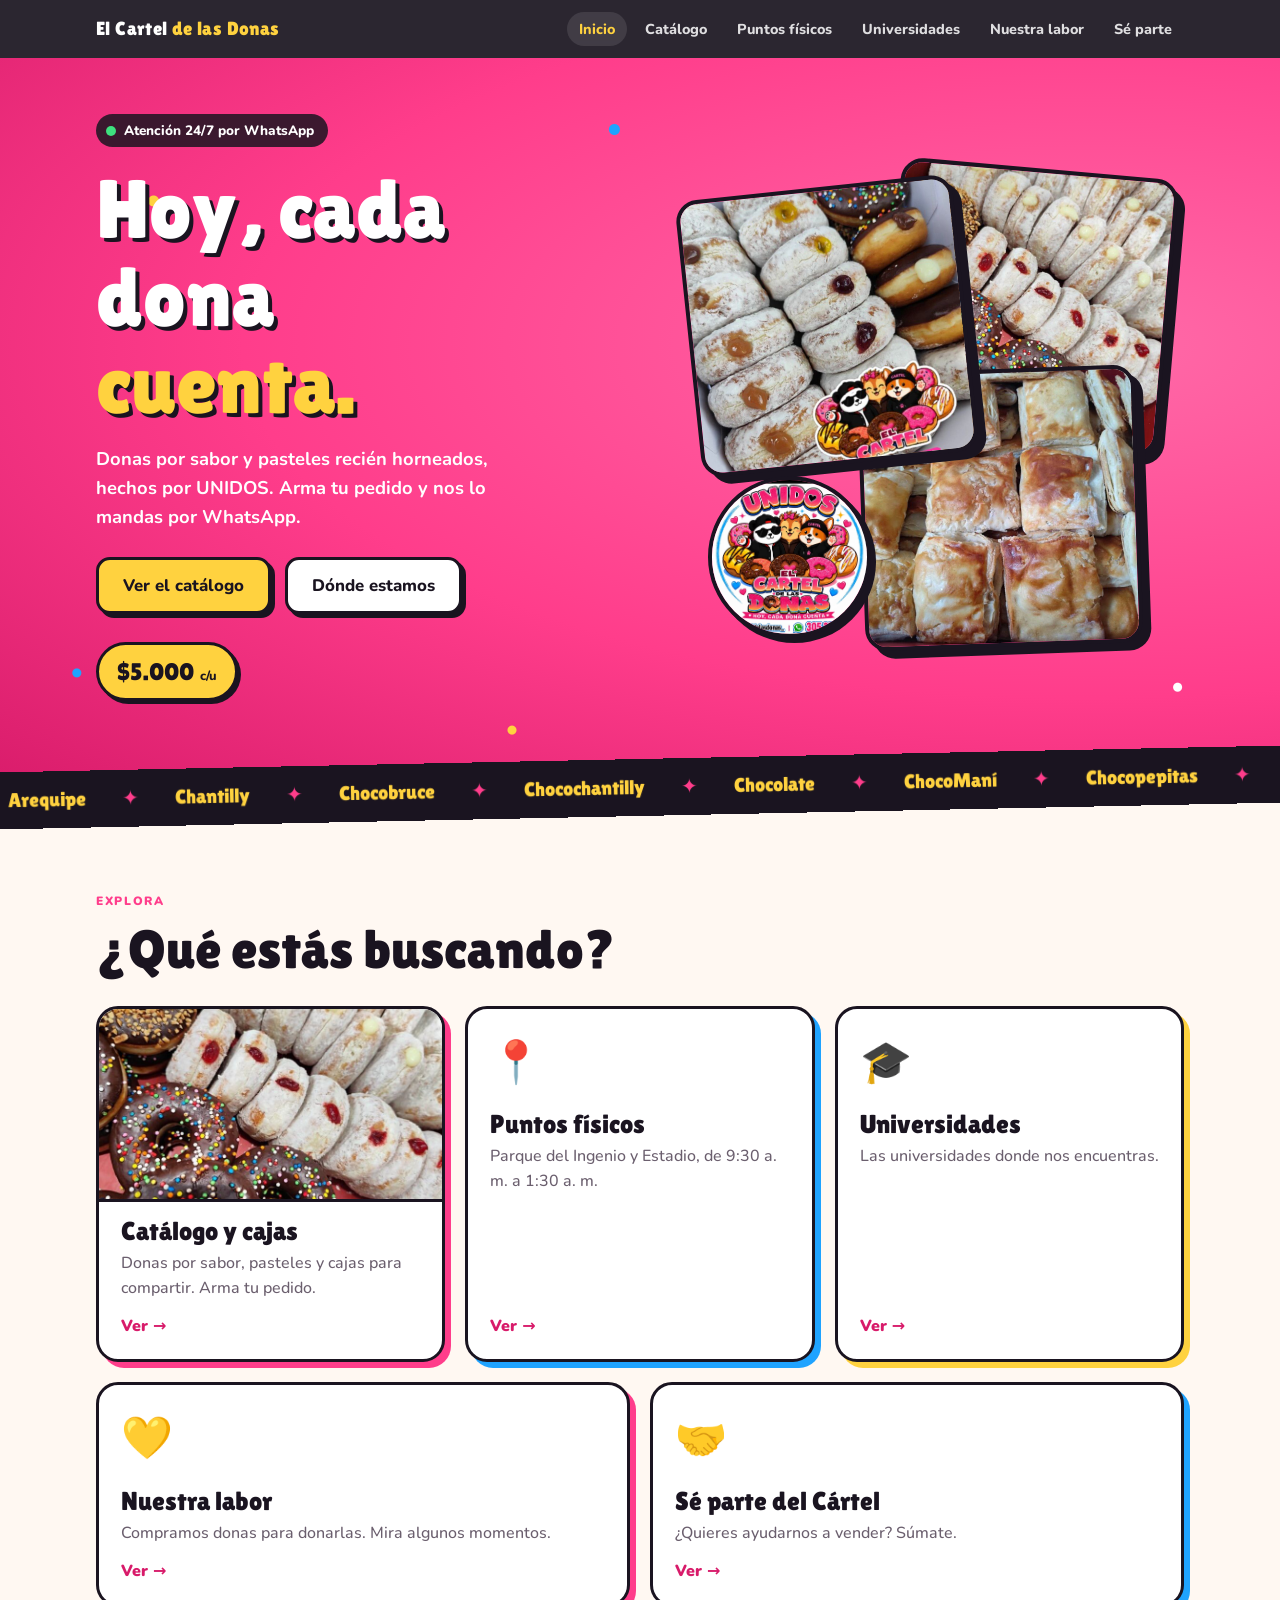
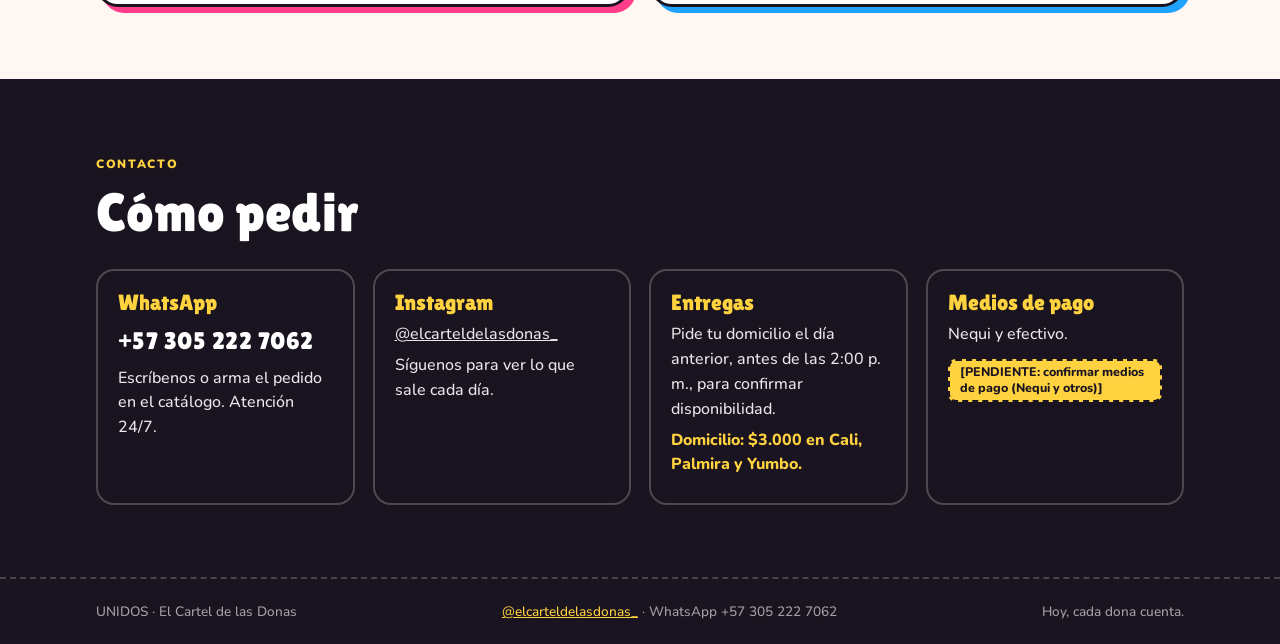
==== index.html @ 60b65d27 "Entregas: pedir el día anterior antes de las 2:00 p. m.; domicilio $3.000 en Cali, Palmira y Yumbo C" ====
<!doctype html>
<html lang="es">
<head>
<meta charset="utf-8">
<meta name="viewport" content="width=device-width, initial-scale=1, viewport-fit=cover">
<title>El Cartel de las Donas</title>
<meta name="claude:viewport-fit-sides" content="cover">
<meta name="description" content="UNIDOS, El Cartel de las Donas. Donas por sabor y pasteles a $5.000 cada uno y cajas para compartir. Haz tu pedido por WhatsApp.">
<link rel="preconnect" href="https://fonts.googleapis.com">
<link rel="preconnect" href="https://fonts.gstatic.com" crossorigin>
<link rel="stylesheet" href="https://fonts.googleapis.com/css2?family=Lilita+One&family=Nunito:wght@500;700;800;900&display=swap">
<link rel="stylesheet" href="estilos.css">
<script>document.documentElement.classList.add("js");</script>
</head>
<body>
<header class="top"></header>

<main>
  <div class="hero">
    <div class="wrap">
      <div class="hero-texto">
        <span class="etiqueta-hero"><span class="punto-vivo" aria-hidden="true"></span> Atención 24/7 por WhatsApp</span>
        <h1>Hoy, cada dona <em>cuenta.</em></h1>
        <p>Donas por sabor y pasteles recién horneados, hechos por UNIDOS. Arma tu pedido y nos lo mandas por WhatsApp.</p>
        <div class="ctas">
          <a class="btn grande amarillo" href="cajas.html">Ver el catálogo</a>
          <a class="btn grande" href="puntos.html">Dónde estamos</a>
        </div>
        <span class="precio-sello">$5.000 <small>c/u</small></span>
      </div>
      <div class="collage" aria-label="Fotos de nuestras donas y pasteles">
        <img class="c1" src="img/caja-x22.jpg" alt="Caja de donas rellenas con el logo del Cartel" width="720" height="720">
        <img class="c2" src="img/caja-x30.jpg" alt="Donas con chocolate y chispas junto a donas rellenas" width="720" height="720" loading="lazy">
        <img class="c3" src="img/pasteles.jpg" alt="Pasteles de hojaldre dorado" width="720" height="720" loading="lazy">
        <img class="logo-flotante" src="img/logo.png" alt="Logo de UNIDOS, El Cartel de las Donas: un panda, una ardilla y un corgi rodeados de donas" width="335" height="332">
      </div>
    </div>
  </div>

  <div class="cinta" aria-hidden="true"><div class="cinta-track" id="cinta"></div></div>

  <section>
    <div class="wrap">
      <header class="cabeza reveal">
        <div class="eyebrow">Explora</div>
        <h2>¿Qué estás buscando?</h2>
      </header>
      <div class="tarjetas-portada" id="tarjetas"></div>
    </div>
  </section>

  <section class="info" id="contacto">
    <div class="wrap">
      <header class="cabeza reveal">
        <div class="eyebrow">Contacto</div>
        <h2>Cómo pedir</h2>
      </header>
      <div class="info-grid">
        <div class="info-card reveal">
          <h3>WhatsApp</h3>
          <p class="num" id="num-pedidos"></p>
          <p>Escríbenos o arma el pedido en el catálogo. Atención 24/7.</p>
        </div>
        <div class="info-card reveal">
          <h3>Instagram</h3>
          <p><a id="link-ig" target="_blank" rel="noopener"></a></p>
          <p>Síguenos para ver lo que sale cada día.</p>
        </div>
        <div class="info-card reveal">
          <h3>Entregas</h3>
          <p id="info-entregas"></p>
          <p class="domicilio" id="info-domicilio"></p>
        </div>
        <div class="info-card reveal">
          <h3>Medios de pago</h3>
          <p id="info-pagos"></p>
          <span class="pendiente" id="pagos-pendiente"></span>
        </div>
      </div>
    </div>
  </section>
</main>

<footer class="pie"></footer>
<script src="datos.js"></script>
<script src="sitio.js"></script>
<script>
  // Tarjetas de la portada: cada una lleva a su página.
  const TARJETAS = [
    { href: "cajas.html", titulo: "Catálogo y cajas", texto: "Donas por sabor, pasteles y cajas para compartir. Arma tu pedido.", img: "img/caja-x30.jpg", color: "rosa" },
    { href: "puntos.html", titulo: "Puntos físicos", texto: "Parque del Ingenio y Estadio, de 9:30 a. m. a 1:30 a. m.", icono: "📍", color: "azul" },
    { href: "universidades.html", titulo: "Universidades", texto: "Las universidades donde nos encuentras.", icono: "🎓", color: "amarillo" },
    { href: "donaciones.html", titulo: "Nuestra labor", texto: "Compramos donas para donarlas. Mira algunos momentos.", icono: "💛", color: "rosa" },
    { href: "unete.html", titulo: UNETE.titulo, texto: "¿Quieres ayudarnos a vender? Súmate.", icono: "🤝", color: "azul" }
  ];
  $("tarjetas").innerHTML = TARJETAS.map((t, i) => `
    <a class="tarjeta-portada t-${t.color}${t.img ? " con-foto" : ""} reveal" href="${t.href}" style="--d:${i * 70}ms">
      ${t.img ? `<img src="${t.img}" alt="" loading="lazy">` : `<span class="t-icono" aria-hidden="true">${t.icono}</span>`}
      <span class="t-cuerpo">
        <strong>${esc(t.titulo)}</strong>
        <span>${esc(t.texto)}</span>
        <span class="t-ir" aria-hidden="true">Ver →</span>
      </span>
    </a>`).join("");
  const sabores = SABORES.map(s => `<span>${esc(s)}</span>`).join("");
  $("cinta").innerHTML = sabores + sabores;
  $("num-pedidos").textContent = WHATSAPP_PEDIDOS_VISIBLE;
  $("link-ig").href = "https://instagram.com/" + INSTAGRAM;
  $("link-ig").textContent = "@" + INSTAGRAM;
  $("info-entregas").textContent = AVISO_ENTREGAS;
  $("info-domicilio").textContent = DOMICILIO;
  $("info-pagos").textContent = PAGOS_TEXTO;
  if (PAGOS_PENDIENTE) $("pagos-pendiente").textContent = PAGOS_PENDIENTE; else $("pagos-pendiente").remove();
  animarEntradas();
</script>
</body>
</html>
---- estilos.css ----
/* El Cartel de las Donas — cartel callejero de colores, con stickers, sombras sólidas y movimiento suave. */
:root {
  --rosa: #ff3d8b;
  --rosa-osc: #d81b6a;
  --rosa-suave: #ffe1ee;
  --amarillo: #ffd23f;
  --amarillo-suave: #fff4c2;
  --azul: #1fa3ff;
  --azul-suave: #dff1ff;
  --negro: #1a1420;
  --crema: #fff8f2;
  --gris: #6b5f6e;
  --wa: #1faa59;
  --display: "Lilita One", "Arial Rounded MT Bold", "Trebuchet MS", sans-serif;
  --body: "Nunito", "Segoe UI", system-ui, sans-serif;
  --suave: cubic-bezier(.2, .8, .2, 1);
  --rebote: cubic-bezier(.34, 1.56, .64, 1);
  color-scheme: light;
}
* { box-sizing: border-box; }
html { scroll-behavior: smooth; scroll-padding-top: 72px; overflow-x: clip; }
body {
  margin: 0;
  background: var(--crema);
  color: var(--negro);
  font: 500 16px/1.55 var(--body);
  overflow-x: hidden;
}
body.con-pedido { padding-bottom: 116px; }
img { max-width: 100%; height: auto; }
.volver { margin-top: 28px; }
.pagina-cajas { padding-top: 48px; }
.wrap {
  max-width: 1120px;
  margin: 0 auto;
  padding-left: max(16px, env(safe-area-inset-left, 0px));
  padding-right: max(16px, env(safe-area-inset-right, 0px));
}
h1, h2, h3 { font-family: var(--display); font-weight: 400; line-height: 1.05; text-wrap: balance; margin: 0; }
a { color: inherit; }
:focus-visible { outline: 3px solid var(--azul); outline-offset: 3px; border-radius: 6px; }

/* Encabezado fijo */
.top {
  position: sticky; top: 0; z-index: 30;
  background: rgba(26, 20, 32, .92);
  -webkit-backdrop-filter: blur(10px); backdrop-filter: blur(10px);
  color: #fff;
}
.top .wrap { display: flex; align-items: center; justify-content: space-between; gap: 16px; padding-block: 12px; }
.marca { text-decoration: none; flex-shrink: 0; }
.top b { font-family: var(--display); font-weight: 400; font-size: 1.2rem; letter-spacing: .02em; }
.top b span { color: var(--amarillo); }
.top nav { display: flex; gap: 6px; font-weight: 800; font-size: .9rem; overflow-x: auto; scrollbar-width: none; }
.top nav::-webkit-scrollbar { display: none; }
.top nav a { text-decoration: none; padding: 6px 12px; border-radius: 999px; white-space: nowrap; opacity: .85; transition: background .2s, color .2s, opacity .2s; }
.top nav a:hover, .top nav a[aria-current] { opacity: 1; background: rgba(255,255,255,.1); color: var(--amarillo); }

/* Menú en celular */
.menu-btn { display: none; align-items: center; gap: 8px; background: transparent; color: #fff; border: 2px solid rgba(255,255,255,.35); border-radius: 12px; padding: 8px 12px; font: 800 .9rem var(--body); cursor: pointer; }
.hamburguesa { display: inline-grid; gap: 4px; width: 18px; }
.hamburguesa i { display: block; height: 2px; background: currentColor; border-radius: 2px; transition: transform .25s var(--suave), opacity .2s; }
.abierto .hamburguesa i:nth-child(1) { transform: translateY(6px) rotate(45deg); }
.abierto .hamburguesa i:nth-child(2) { opacity: 0; }
.abierto .hamburguesa i:nth-child(3) { transform: translateY(-6px) rotate(-45deg); }

/* Cabecera de cada página */
.pagina-cabeza {
  background:
    radial-gradient(circle at 10% 30%, var(--amarillo) 0 5px, transparent 6px),
    radial-gradient(circle at 88% 22%, #fff 0 4px, transparent 5px),
    radial-gradient(circle at 70% 85%, var(--azul) 0 5px, transparent 6px),
    radial-gradient(120% 120% at 90% 0, #ff6aa8 0, var(--rosa) 55%, var(--rosa-osc) 100%);
  color: #fff; border-bottom: 3px solid var(--negro); margin-bottom: 40px;
}
.pagina-cabeza .wrap { padding-block: 48px 52px; animation: entrar .8s var(--suave) both; }
.pagina-cabeza h1 { font-size: clamp(2.6rem, 7vw, 4.4rem); text-shadow: 4px 4px 0 var(--negro); }
.pagina-cabeza .eyebrow { color: var(--amarillo); }
.pagina-cabeza .lead { color: #fff; font-weight: 700; }
.pagina-cabeza.azul { background: radial-gradient(circle at 12% 30%, var(--amarillo) 0 5px, transparent 6px), radial-gradient(circle at 86% 70%, #fff 0 4px, transparent 5px), radial-gradient(120% 120% at 90% 0, #5cc0ff 0, var(--azul) 60%, #0b7fd1 100%); }
.pagina-cabeza.amarillo { background: radial-gradient(circle at 12% 30%, var(--rosa) 0 5px, transparent 6px), radial-gradient(circle at 86% 70%, var(--azul) 0 5px, transparent 6px), var(--amarillo); color: var(--negro); }
.pagina-cabeza.amarillo h1 { color: #fff; }
.pagina-cabeza.amarillo .eyebrow { color: var(--rosa-osc); }
.pagina-cabeza.amarillo .lead { color: var(--negro); }
.pagina-cabeza.labor { background: radial-gradient(circle at 8% 20%, rgba(255,61,139,.22) 0 90px, transparent 91px), radial-gradient(circle at 94% 90%, rgba(31,163,255,.18) 0 120px, transparent 121px), var(--amarillo-suave); color: var(--negro); }
.pagina-cabeza.labor h1 { color: var(--negro); text-shadow: 3px 3px 0 var(--rosa); }
.pagina-cabeza.labor .eyebrow { color: var(--rosa-osc); }
.labor-texto p { margin: 16px 0 0; font-size: 1.15rem; max-width: 56ch; }
.cta-final { margin-top: 48px; display: flex; flex-wrap: wrap; align-items: center; justify-content: space-between; gap: 16px; background: #fff; border: 3px solid var(--negro); border-radius: 20px; padding: 20px 24px; box-shadow: 5px 5px 0 var(--amarillo); }
.cta-final p { margin: 0; font-weight: 800; max-width: 60ch; }
.cta-final p span { display: block; font-weight: 600; color: var(--gris); }

/* Tarjetas de la portada */
.tarjetas-portada { display: grid; grid-template-columns: repeat(6, minmax(0, 1fr)); gap: 20px; }
.tarjeta-portada {
  grid-column: span 2; position: relative; display: flex; flex-direction: column; text-decoration: none;
  background: #fff; border: 3px solid var(--negro); border-radius: 22px; overflow: hidden;
  box-shadow: 6px 6px 0 var(--rosa); transition: transform .25s var(--suave), box-shadow .25s var(--suave);
}
.tarjeta-portada:nth-child(4), .tarjeta-portada:nth-child(5) { grid-column: span 3; }
.tarjeta-portada.t-azul { box-shadow: 6px 6px 0 var(--azul); }
.tarjeta-portada.t-amarillo { box-shadow: 6px 6px 0 var(--amarillo); }
.tarjeta-portada:hover { transform: translate(-3px, -3px) rotate(-.5deg); box-shadow: 10px 10px 0 var(--negro); }
.tarjeta-portada img { width: 100%; aspect-ratio: 16 / 9; object-fit: cover; border-bottom: 3px solid var(--negro); transition: transform .5s var(--suave); }
.tarjeta-portada:hover img { transform: scale(1.05); }
.t-icono { font-size: 2.6rem; padding: 22px 22px 0; transition: transform .3s var(--rebote); }
.tarjeta-portada:hover .t-icono { transform: scale(1.15) rotate(-8deg); }
.t-cuerpo { display: flex; flex-direction: column; gap: 6px; padding: 16px 22px 20px; flex: 1; }
.t-cuerpo strong { font-family: var(--display); font-weight: 400; font-size: 1.6rem; line-height: 1.05; }
.t-cuerpo > span { color: var(--gris); }
.t-cuerpo .t-ir { margin-top: auto; padding-top: 8px; font-weight: 900; color: var(--rosa-osc); }

/* Botones */
.btn {
  display: inline-flex; align-items: center; gap: 8px; justify-content: center; text-align: center;
  font: 800 1rem var(--body); text-decoration: none; cursor: pointer;
  padding: 12px 20px; border-radius: 14px; border: 3px solid var(--negro);
  background: #fff; color: var(--negro); box-shadow: 4px 4px 0 var(--negro);
  transition: transform .18s var(--suave), box-shadow .18s var(--suave), background .2s, opacity .2s;
}
.btn:hover { transform: translate(-2px, -2px); box-shadow: 6px 6px 0 var(--negro); }
.btn:active { transform: translate(3px, 3px); box-shadow: 1px 1px 0 var(--negro); }
.btn.grande { padding: 14px 24px; font-size: 1.05rem; }
.btn.amarillo { background: var(--amarillo); }
.btn.wa { background: var(--wa); color: #fff; }
.btn:disabled, .btn[disabled] {
  background: #d9d3dc; color: #6b5f6e; border-color: #9a8f9d;
  box-shadow: none; cursor: not-allowed; transform: none;
}
.ico-wa {
  width: 1.1em; height: 1.1em; flex-shrink: 0; background: currentColor;
  -webkit-mask: url("data:image/svg+xml,%3Csvg xmlns='http://www.w3.org/2000/svg' viewBox='0 0 24 24'%3E%3Cpath d='M12 2a10 10 0 0 0-8.6 15.1L2 22l5-1.3A10 10 0 1 0 12 2Zm0 18.2a8.2 8.2 0 0 1-4.2-1.2l-.3-.2-3 .8.8-2.9-.2-.3A8.2 8.2 0 1 1 12 20.2Zm4.5-6.1c-.2-.1-1.5-.7-1.7-.8-.2-.1-.4-.1-.6.1l-.8 1c-.1.2-.3.2-.5.1a6.7 6.7 0 0 1-3.3-2.9c-.2-.4.2-.4.7-1.3.1-.2 0-.3 0-.4l-.8-1.8c-.2-.5-.4-.4-.6-.4h-.5a1 1 0 0 0-.7.3 3 3 0 0 0-.9 2.2 5.2 5.2 0 0 0 1.1 2.7 11.8 11.8 0 0 0 4.5 4c1.7.7 2.3.8 3.2.6.5-.1 1.5-.6 1.7-1.2.2-.6.2-1.1.2-1.2-.1-.1-.3-.2-.5-.3Z'/%3E%3C/svg%3E") center / contain no-repeat;
          mask: url("data:image/svg+xml,%3Csvg xmlns='http://www.w3.org/2000/svg' viewBox='0 0 24 24'%3E%3Cpath d='M12 2a10 10 0 0 0-8.6 15.1L2 22l5-1.3A10 10 0 1 0 12 2Zm0 18.2a8.2 8.2 0 0 1-4.2-1.2l-.3-.2-3 .8.8-2.9-.2-.3A8.2 8.2 0 1 1 12 20.2Zm4.5-6.1c-.2-.1-1.5-.7-1.7-.8-.2-.1-.4-.1-.6.1l-.8 1c-.1.2-.3.2-.5.1a6.7 6.7 0 0 1-3.3-2.9c-.2-.4.2-.4.7-1.3.1-.2 0-.3 0-.4l-.8-1.8c-.2-.5-.4-.4-.6-.4h-.5a1 1 0 0 0-.7.3 3 3 0 0 0-.9 2.2 5.2 5.2 0 0 0 1.1 2.7 11.8 11.8 0 0 0 4.5 4c1.7.7 2.3.8 3.2.6.5-.1 1.5-.6 1.7-1.2.2-.6.2-1.1.2-1.2-.1-.1-.3-.2-.5-.3Z'/%3E%3C/svg%3E") center / contain no-repeat;
}

/* Portada */
.hero {
  position: relative; overflow: hidden; color: #fff;
  background:
    radial-gradient(circle at 12% 20%, var(--amarillo) 0 5px, transparent 6px),
    radial-gradient(circle at 48% 10%, var(--azul) 0 5px, transparent 6px),
    radial-gradient(circle at 92% 88%, #fff 0 4px, transparent 5px),
    radial-gradient(circle at 6% 86%, var(--azul) 0 4px, transparent 5px),
    radial-gradient(circle at 40% 94%, var(--amarillo) 0 4px, transparent 5px),
    radial-gradient(120% 90% at 85% 40%, #ff6aa8 0, var(--rosa) 55%, var(--rosa-osc) 100%);
}
.hero .wrap { display: grid; grid-template-columns: 1.05fr 1fr; gap: 40px; align-items: center; padding-block: 56px 72px; }
.etiqueta-hero {
  display: inline-flex; align-items: center; gap: 8px;
  background: rgba(26,20,32,.85); color: #fff; font-weight: 800; font-size: .85rem;
  padding: 6px 14px 6px 10px; border-radius: 999px; margin-bottom: 18px;
}
.punto-vivo { width: 10px; height: 10px; border-radius: 50%; background: #3ee07f; box-shadow: 0 0 0 0 rgba(62,224,127,.7); animation: latido 2s infinite; }
.hero h1 { font-size: clamp(2.8rem, 7.5vw, 5.2rem); text-shadow: 4px 4px 0 var(--negro); }
.hero h1 em { font-style: normal; color: var(--amarillo); display: block; }
.hero p { font-size: 1.15rem; max-width: 36ch; margin: 18px 0 26px; font-weight: 700; }
.ctas { display: flex; flex-wrap: wrap; gap: 14px; }
.precio-sello {
  display: inline-flex; align-items: baseline; gap: 6px; margin-top: 28px;
  background: var(--amarillo); color: var(--negro);
  padding: 8px 18px; border-radius: 999px; border: 3px solid var(--negro);
  font-family: var(--display); font-size: 1.5rem; transform: rotate(-4deg);
  box-shadow: 3px 3px 0 var(--negro);
}
.precio-sello small { font-family: var(--body); font-weight: 800; font-size: .8rem; }

.collage { position: relative; aspect-ratio: 1 / 1; width: min(100%, 480px); justify-self: center; }
.collage img:not(.logo-flotante) {
  position: absolute; width: 58%; aspect-ratio: 1 / 1; object-fit: cover;
  border: 4px solid var(--negro); border-radius: 22px; box-shadow: 8px 8px 0 var(--negro);
  background: #fff; transition: transform .4s var(--suave);
}
.collage .c1 { left: 0; top: 4%; transform: rotate(-6deg); z-index: 2; }
.collage .c2 { right: 0; top: 0; transform: rotate(5deg); width: 50%; }
.collage .c3 { right: 6%; bottom: 0; transform: rotate(-2deg); width: 52%; z-index: 1; }
.collage img:not(.logo-flotante):hover { transform: rotate(0) scale(1.04); z-index: 4; }
.logo-flotante {
  position: absolute; left: 4%; bottom: 2%; width: 34%; z-index: 3;
  border-radius: 50%; background: #fff; border: 4px solid var(--negro); box-shadow: 5px 5px 0 var(--negro);
  animation: flotar 5s ease-in-out infinite;
}

/* Cinta de sabores */
.cinta { background: var(--negro); color: var(--amarillo); overflow: hidden; border-block: 3px solid var(--negro); transform: rotate(-1.2deg); margin: -14px -10px 0; position: relative; z-index: 2; }
.cinta-track { display: flex; width: max-content; animation: desfile 40s linear infinite; }
.cinta span { font-family: var(--display); font-size: 1.25rem; padding: 10px 18px; white-space: nowrap; }
.cinta span::after { content: "✦"; color: var(--rosa); margin-left: 36px; }

/* Secciones */
section { padding-block: 72px; }
section.sin-arriba { padding-top: 0; }
.cabeza { margin-bottom: 28px; }
.eyebrow {
  display: inline-block; font-weight: 900; text-transform: uppercase; letter-spacing: .14em; font-size: .75rem;
  color: var(--rosa); margin-bottom: 10px;
}
h2 { font-size: clamp(2.2rem, 5.5vw, 3.4rem); }
.sub { font-size: clamp(1.5rem, 4vw, 2rem); }
.lead { color: var(--gris); max-width: 60ch; margin: 12px 0 0; font-size: 1.05rem; }

/* Pendientes visibles */
.pendiente {
  display: inline-block; font-size: .78rem; font-weight: 800; line-height: 1.3;
  color: var(--negro); background: var(--amarillo); border: 2px dashed var(--negro);
  padding: 3px 10px; border-radius: 8px;
}
.nota-pendiente { margin: 12px 0 0; }

/* Aviso de entregas */
.aviso-entregas {
  display: flex; gap: 14px; align-items: flex-start;
  background: var(--azul-suave); border: 3px solid var(--negro); border-radius: 18px;
  padding: 14px 18px; box-shadow: 4px 4px 0 var(--azul); margin-bottom: 28px; max-width: 760px;
}
.aviso-ico { font-size: 1.5rem; line-height: 1.2; }
.aviso-entregas strong { color: var(--negro); }

/* Catálogo: sabores */
.sabores { display: grid; grid-template-columns: repeat(5, minmax(0, 1fr)); gap: 16px; }
.sabor-card {
  background: #fff; border: 3px solid var(--negro); border-radius: 18px; padding: 12px;
  display: flex; flex-direction: column; gap: 8px; box-shadow: 4px 4px 0 var(--amarillo);
  transition: transform .25s var(--suave), box-shadow .25s var(--suave), background .25s;
}
.sabor-card:nth-child(3n+2) { box-shadow: 4px 4px 0 var(--rosa); }
.sabor-card:nth-child(3n) { box-shadow: 4px 4px 0 var(--azul); }
.sabor-card:hover { transform: translateY(-4px) rotate(-.6deg); }
.sabor-card.elegida, .dona.elegida { background: var(--rosa-suave); }
.sabor-card img { width: 100%; aspect-ratio: 1 / 1; object-fit: cover; border-radius: 12px; }
.sabor-card h3 { font-size: 1.25rem; overflow-wrap: anywhere; }
.sabor-card .fila { margin-top: auto; flex-wrap: wrap; }
.sabor-card .precio { font-size: 1.1rem; }
.foto-sabor { aspect-ratio: 1 / 1; border-radius: 12px; border: 2px dashed var(--negro); display: grid; place-items: center; background: repeating-linear-gradient(45deg, #fff 0 12px, var(--amarillo-suave) 12px 24px); }
.foto-sabor span { font-size: .72rem; font-weight: 800; background: var(--rosa); color: #fff; padding: 3px 10px; border-radius: 999px; text-align: center; }

/* Catálogo: pasteles */
.catalogo { display: grid; grid-template-columns: repeat(4, minmax(0, 1fr)); gap: 20px; }
.catalogo.dos { grid-template-columns: repeat(2, minmax(0, 1fr)); max-width: 640px; }
.dona {
  background: #fff; border: 3px solid var(--negro); border-radius: 20px;
  display: flex; flex-direction: column; overflow: hidden; box-shadow: 5px 5px 0 var(--rosa);
  transition: transform .25s var(--suave), background .25s;
}
.dona:nth-child(2) { box-shadow: 5px 5px 0 var(--amarillo); }
.dona:hover { transform: translateY(-4px); }
.dona-foto { overflow: hidden; border-bottom: 3px solid var(--negro); }
.dona img { width: 100%; aspect-ratio: 4 / 3; object-fit: cover; display: block; transition: transform .5s var(--suave); }
.dona:hover img { transform: scale(1.06); }
.dona-body { padding: 14px 14px 16px; display: flex; flex-direction: column; gap: 6px; flex: 1; }
.dona h3 { font-size: 1.3rem; }
.dona p { margin: 0; color: var(--gris); font-size: .92rem; flex: 1; }
.fila { display: flex; align-items: center; justify-content: space-between; gap: 8px; margin-top: 8px; }
.dona .fila { flex-wrap: wrap; }
.precio { font-family: var(--display); font-size: 1.35rem; font-variant-numeric: tabular-nums; }
.stepper { display: inline-flex; align-items: center; border: 2px solid var(--negro); border-radius: 12px; overflow: hidden; background: #fff; }
.stepper button { width: 36px; height: 36px; border: 0; background: var(--amarillo); font: 800 1.2rem var(--body); cursor: pointer; color: var(--negro); transition: background .15s, color .15s; }
.stepper button:hover { background: var(--rosa); color: #fff; }
.stepper output { min-width: 32px; text-align: center; font-weight: 800; font-variant-numeric: tabular-nums; display: inline-block; }
.salta { animation: salta .35s var(--rebote); }

/* Cajas (cajas.html) */
.cajas-sec { background: var(--amarillo); }
.cajas-sec .eyebrow { color: var(--negro); }
.cajas-sec .lead { color: var(--negro); }
.cajas { display: grid; grid-template-columns: repeat(3, minmax(0, 1fr)); gap: 22px; margin-top: 28px; }
.caja { background: #fff; border: 3px solid var(--negro); border-radius: 20px; overflow: hidden; display: flex; flex-direction: column; box-shadow: 5px 5px 0 var(--negro); transition: transform .25s var(--suave); }
.caja:hover { transform: translateY(-4px); }
.caja img { width: 100%; aspect-ratio: 1 / 1; object-fit: cover; display: block; border-bottom: 3px solid var(--negro); }
.caja-body { padding: 14px 16px 16px; display: flex; flex-direction: column; gap: 8px; flex: 1; }
.caja h3 { font-size: 1.45rem; }
.caja p { margin: 0; color: var(--gris); font-size: .92rem; flex: 1; }
.caja .precio { font-size: 1.6rem; color: var(--rosa); }
.caja.destacada { box-shadow: 5px 5px 0 var(--rosa); }
.caja .btn { width: 100%; }

/* Donaciones */
.galeria-donaciones { display: grid; grid-template-columns: repeat(3, minmax(0, 1fr)); gap: 24px; }
.galeria-donaciones figure { margin: 0; background: #fff; border: 3px solid var(--negro); border-radius: 18px; padding: 10px 10px 0; box-shadow: 5px 5px 0 var(--negro); }
.galeria-donaciones figure:nth-child(1) { transform: rotate(-1.5deg); }
.galeria-donaciones figure:nth-child(3) { transform: rotate(1.5deg); }
.galeria-donaciones figure { transition: transform .25s var(--suave); }
.galeria-donaciones figure:hover { transform: rotate(0) translateY(-4px); }
.galeria-donaciones img { display: block; width: 100%; aspect-ratio: 4 / 3; object-fit: cover; border-radius: 10px; }
.galeria-donaciones figcaption { padding: 10px 4px 12px; font-weight: 800; text-align: center; }
.foto-vacia { aspect-ratio: 4 / 3; display: grid; place-items: center; padding: 12px; text-align: center; border-radius: 10px; border: 2px dashed var(--negro); background: repeating-linear-gradient(45deg, #fff 0 14px, var(--rosa-suave) 14px 28px); }

/* Puntos físicos y universidades */
.puntos { display: grid; grid-template-columns: repeat(2, minmax(0, 1fr)); gap: 20px; max-width: 820px; }
.punto {
  position: relative; background: #fff; border: 3px solid var(--negro); border-radius: 22px; padding: 22px 22px 20px;
  box-shadow: 6px 6px 0 var(--azul); transition: transform .25s var(--suave);
}
.punto:nth-child(2) { box-shadow: 6px 6px 0 var(--rosa); }
.punto:hover { transform: translateY(-4px); }
.pin { font-size: 1.8rem; display: block; margin-bottom: 6px; }
.punto h2 { font-size: 2.2rem; }
.horario { margin: 10px 0 0; font-weight: 800; font-size: 1.1rem; }
.horario span { display: block; font-size: .72rem; text-transform: uppercase; letter-spacing: .12em; color: var(--gris); }
.detalle { margin: 12px 0 0; }
.u-cabeza { margin-top: 56px; margin-bottom: 18px; }
.universidades { list-style: none; padding: 0; margin: 0; display: flex; flex-wrap: wrap; gap: 10px; }
.universidades.grande { display: grid; grid-template-columns: repeat(auto-fill, minmax(240px, 1fr)); gap: 16px; }
.universidades.grande li { border-width: 3px; border-radius: 18px; padding: 18px 20px; font-size: 1.15rem; box-shadow: 5px 5px 0 var(--amarillo); display: flex; gap: 10px; align-items: center; }
.universidades.grande li:nth-child(3n+2) { box-shadow: 5px 5px 0 var(--rosa); }
.universidades.grande li:nth-child(3n) { box-shadow: 5px 5px 0 var(--azul); }
.universidades li {
  background: #fff; border: 2px solid var(--negro); border-radius: 999px; padding: 8px 16px; font-weight: 800;
  box-shadow: 3px 3px 0 var(--amarillo); transition: transform .2s var(--suave), background .2s;
}
.universidades li:hover { transform: translateY(-2px); background: var(--amarillo-suave); }

/* Únete al Cártel */
.unete { padding-block: 56px 80px; }
.unete-caja h1 { font-size: clamp(2.2rem, 6vw, 3.6rem); text-shadow: 3px 3px 0 var(--negro); }
.unete-caja {
  display: grid; grid-template-columns: auto 1fr auto; gap: 28px; align-items: center;
  background: var(--azul); color: #fff; border: 3px solid var(--negro); border-radius: 28px;
  padding: 28px 32px; box-shadow: 8px 8px 0 var(--negro);
}
.unete-caja img { width: 110px; border-radius: 50%; background: #fff; border: 3px solid var(--negro); animation: flotar 5s ease-in-out infinite; }
.unete-caja .eyebrow { color: var(--amarillo); }
.unete-caja h2 { font-size: clamp(1.9rem, 4.5vw, 2.8rem); text-shadow: 3px 3px 0 var(--negro); }
.unete-caja p { margin: 10px 0 0; font-weight: 700; font-size: 1.05rem; }

/* Contacto */
.info { background: var(--negro); color: #fff; }
.info .eyebrow { color: var(--amarillo); }
.info-grid { display: grid; grid-template-columns: repeat(4, minmax(0, 1fr)); gap: 18px; }
.info-card { border: 2px solid rgba(255,255,255,.22); border-radius: 18px; padding: 20px; transition: border-color .2s, transform .25s var(--suave); }
.info-card:hover { border-color: var(--amarillo); transform: translateY(-3px); }
.info-card h3 { font-size: 1.4rem; color: var(--amarillo); margin-bottom: 8px; }
.info-card p { margin: 0 0 6px; opacity: .9; }
.info-card .num { font-family: var(--display); font-size: 1.5rem; letter-spacing: .02em; user-select: all; opacity: 1; }
.info-card .pendiente { margin-top: 6px; }
.info-card .domicilio { font-weight: 800; color: var(--amarillo); opacity: 1; }
footer { background: var(--negro); color: rgba(255,255,255,.6); font-size: .85rem; border-top: 2px dashed rgba(255,255,255,.2); }
footer a { color: var(--amarillo); }
footer .wrap { padding-block: 22px; display: flex; flex-wrap: wrap; justify-content: space-between; gap: 8px; }

/* Barra de pedido */
.pedido {
  position: fixed; left: 0; right: 0; bottom: 0; z-index: 20;
  background: rgba(255,255,255,.96); -webkit-backdrop-filter: blur(8px); backdrop-filter: blur(8px);
  border-top: 3px solid var(--negro);
  padding-bottom: env(safe-area-inset-bottom, 0px);
}
.pedido .wrap { display: flex; flex-wrap: wrap; align-items: center; justify-content: space-between; gap: 6px 14px; padding-block: 10px; }
.resumen { min-width: 0; flex: 1; }
.resumen strong { font-family: var(--display); font-weight: 400; font-size: 1.45rem; font-variant-numeric: tabular-nums; display: inline-block; }
.resumen span { display: block; color: var(--gris); font-size: .85rem; white-space: nowrap; overflow: hidden; text-overflow: ellipsis; }
.aviso-mini { flex-basis: 100%; order: 3; font-size: .74rem; font-weight: 800; color: var(--negro); line-height: 1.3; background: var(--azul-suave); border-radius: 8px; padding: 4px 10px; }
.aviso-mini::before { content: "⏰ "; }
.pedido .btn { flex-shrink: 0; }
.hay-pedido .pedido .btn:not(:disabled) { animation: llamar 2.4s ease-in-out 1; }

/* Animaciones */
.js .reveal { opacity: 0; transform: translateY(24px); transition: opacity .7s var(--suave) var(--d, 0ms), transform .7s var(--suave) var(--d, 0ms); }
.js .reveal.visible { opacity: 1; transform: none; }
.hero-texto > * { animation: entrar .8s var(--suave) both; }
.hero-texto > :nth-child(2) { animation-delay: .08s; }
.hero-texto > :nth-child(3) { animation-delay: .16s; }
.hero-texto > :nth-child(4) { animation-delay: .24s; }
.hero-texto > :nth-child(5) { animation-delay: .32s; }
.collage { animation: entrar 1s var(--suave) .15s both; }

@keyframes entrar { from { opacity: 0; transform: translateY(20px); } to { opacity: 1; transform: none; } }
@keyframes flotar { 0%, 100% { translate: 0 0; rotate: -3deg; } 50% { translate: 0 -10px; rotate: 3deg; } }
@keyframes desfile { to { transform: translateX(-50%); } }
@keyframes latido { 0% { box-shadow: 0 0 0 0 rgba(62,224,127,.7); } 70% { box-shadow: 0 0 0 10px rgba(62,224,127,0); } 100% { box-shadow: 0 0 0 0 rgba(62,224,127,0); } }
@keyframes salta { 0% { transform: scale(1); } 40% { transform: scale(1.35); } 100% { transform: scale(1); } }
@keyframes llamar { 0%, 100% { transform: none; } 10% { transform: rotate(-3deg) scale(1.04); } 20% { transform: rotate(3deg) scale(1.04); } 30% { transform: none; } }

@media (max-width: 960px) {
  .tarjetas-portada { grid-template-columns: repeat(2, minmax(0, 1fr)); }
  .tarjeta-portada, .tarjeta-portada:nth-child(4), .tarjeta-portada:nth-child(5) { grid-column: span 1; }
  .tarjeta-portada.con-foto { grid-column: 1 / -1; }
  .menu-btn { display: inline-flex; }
  .top .wrap { position: relative; }
  .top nav {
    position: absolute; left: 12px; right: 12px; top: calc(100% + 6px);
    flex-direction: column; gap: 4px; padding: 10px; overflow: visible;
    background: var(--negro); border: 2px solid rgba(255,255,255,.2); border-radius: 18px; box-shadow: 0 16px 40px rgba(0,0,0,.35);
    opacity: 0; visibility: hidden; transform: translateY(-8px); transition: opacity .2s, transform .25s var(--suave), visibility .2s;
  }
  .top.abierto nav { opacity: 1; visibility: visible; transform: none; }
  .top nav a { padding: 12px 14px; font-size: 1rem; border-radius: 12px; }
  .sabores { grid-template-columns: repeat(3, minmax(0, 1fr)); }
  .info-grid { grid-template-columns: repeat(2, minmax(0, 1fr)); }
  .cajas { grid-template-columns: repeat(2, minmax(0, 1fr)); gap: 14px; }
  .caja.destacada { grid-column: 1 / -1; }
  .caja.destacada img { aspect-ratio: 16 / 9; }
  .unete-caja { grid-template-columns: auto 1fr; }
  .unete-caja .btn { grid-column: 1 / -1; justify-self: start; }
}
@media (max-width: 700px) {
  section { padding-block: 56px; }
  .tarjetas-portada { grid-template-columns: 1fr; gap: 16px; }
  .pagina-cabeza .wrap { padding-block: 32px 36px; }
  .pagina-cabeza { margin-bottom: 28px; }
  .top b { font-size: 1.05rem; }
  .hero .wrap { grid-template-columns: 1fr; gap: 28px; padding-block: 28px 56px; }
  .collage { width: min(92%, 340px); }
  .hero p { font-size: 1.05rem; }
  .sabores { grid-template-columns: repeat(2, minmax(0, 1fr)); gap: 12px; }
  .catalogo.dos { grid-template-columns: 1fr 1fr; gap: 12px; max-width: none; }
  .dona h3 { font-size: 1.1rem; }
  .stepper button { width: 32px; height: 32px; }
  .galeria-donaciones { grid-template-columns: 1fr; gap: 18px; max-width: 420px; }
  .puntos { grid-template-columns: 1fr; }
  .info-grid { grid-template-columns: 1fr; }
  .unete-caja { grid-template-columns: 1fr; padding: 24px 20px; text-align: left; }
  .unete-caja img { width: 84px; }
  .unete-caja .btn { width: 100%; }
  .caja h3 { font-size: 1.1rem; }
  .caja-body { padding: 12px; }
  .caja .precio { font-size: 1.3rem; }
  .caja .btn { padding: 10px 8px; font-size: .88rem; }
  .pedido .wrap { gap: 6px 10px; padding-block: 8px; }
  body.con-pedido { padding-bottom: 150px; }
  .resumen strong { font-size: 1.25rem; }
  .pedido .btn { padding: 10px 14px; font-size: .92rem; }
  .aviso-mini { font-size: .7rem; }
}
@media (prefers-reduced-motion: reduce) {
  html { scroll-behavior: auto; }
  *, *::before, *::after { animation: none !important; transition: none !important; }
  .js .reveal { opacity: 1; transform: none; }
  .cinta-track { animation: none; }
}
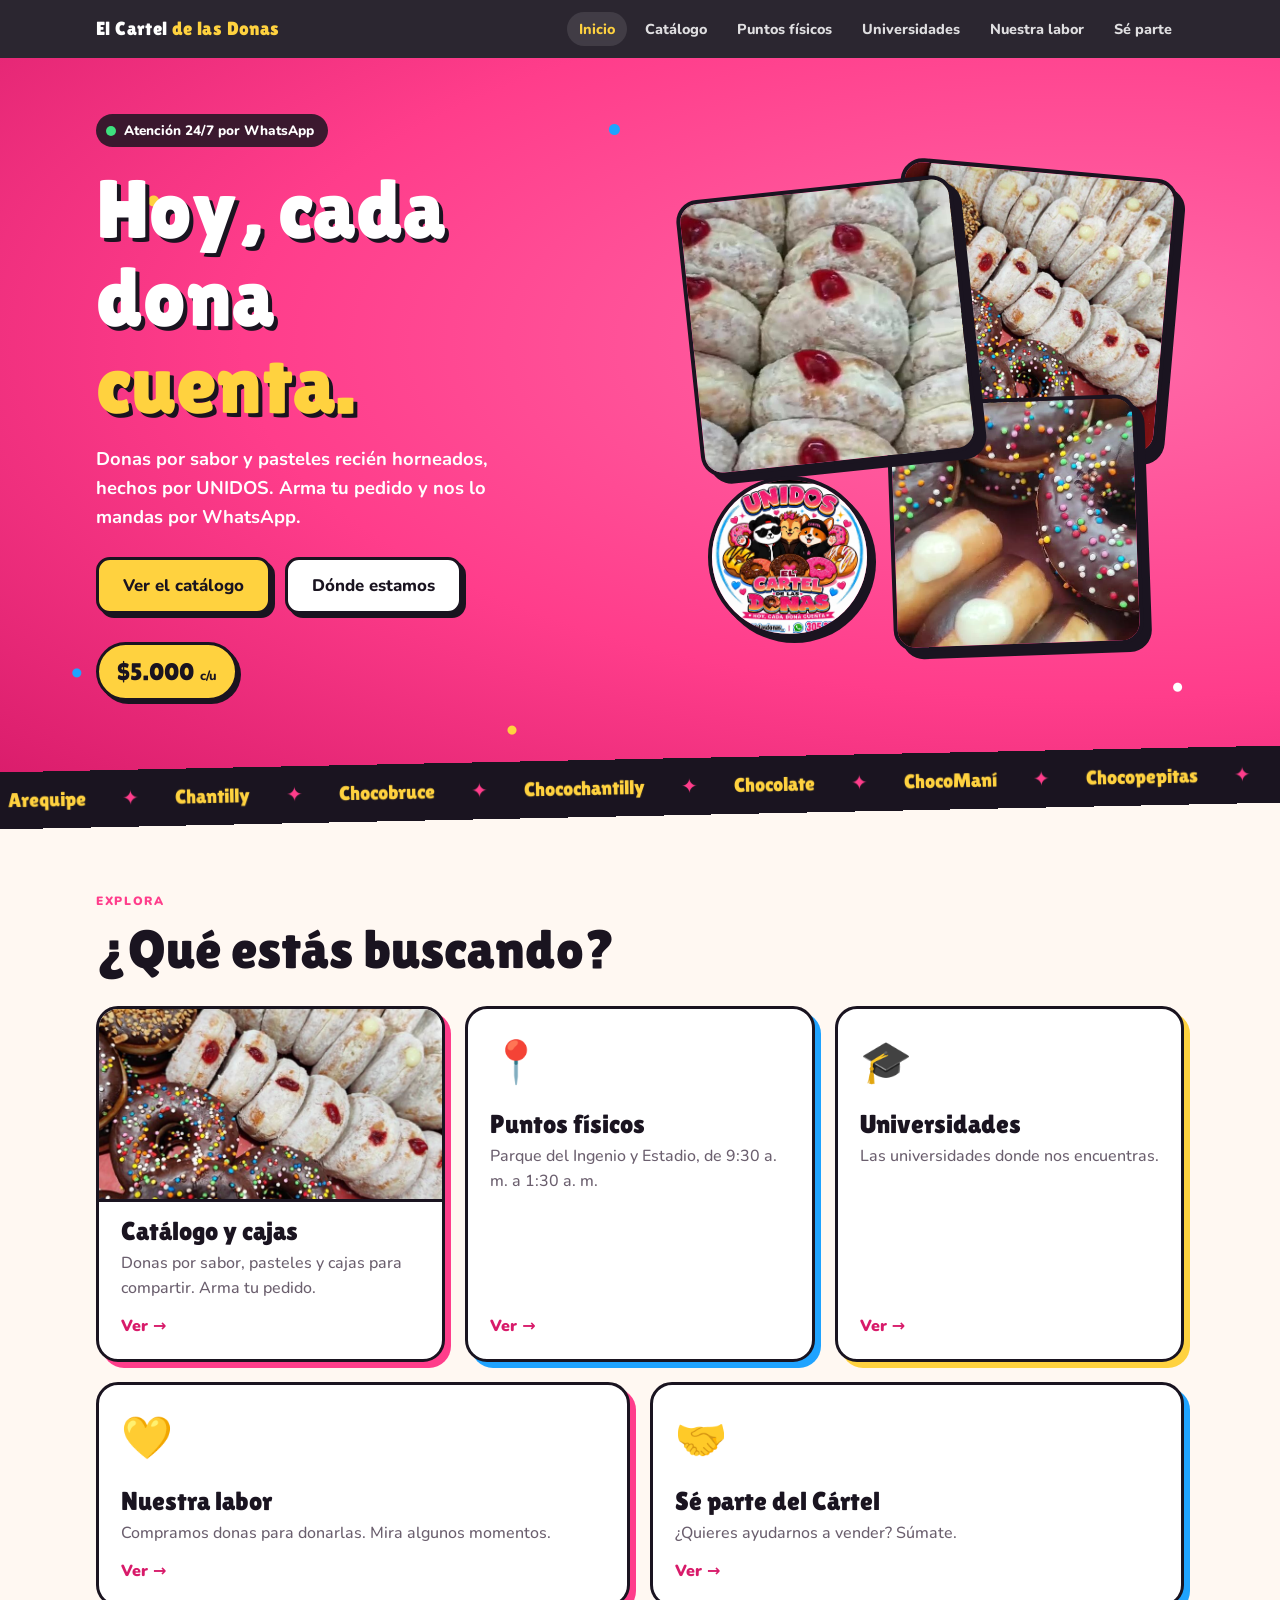
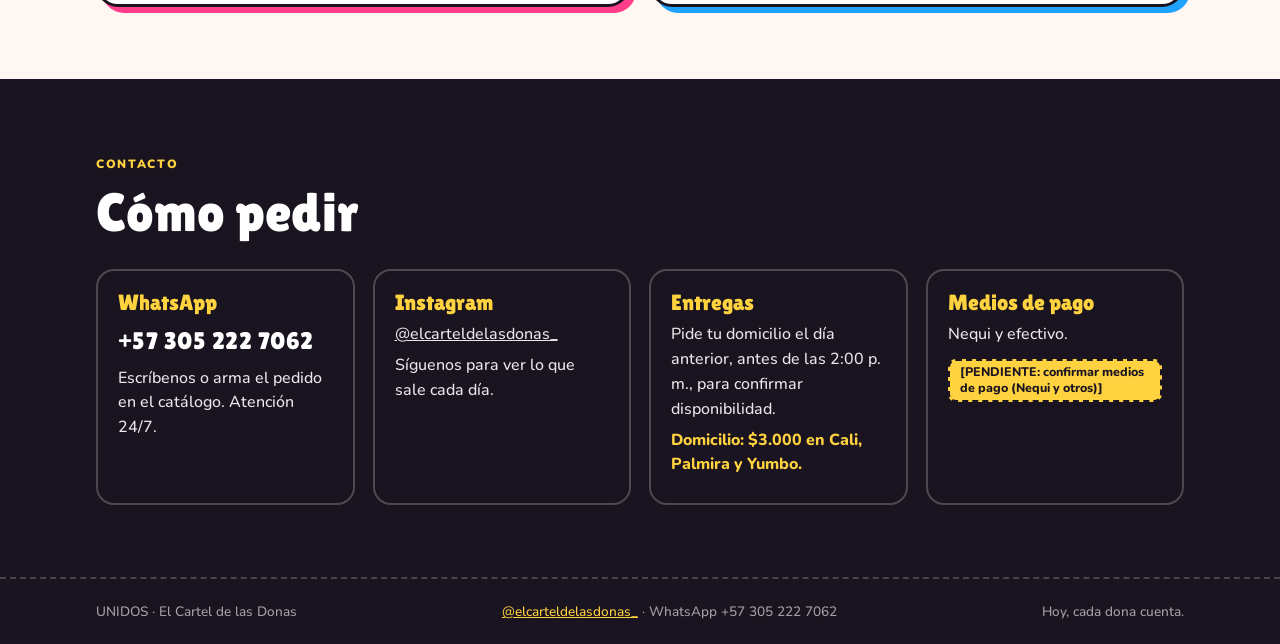
==== commit eac12bc8: "Merge remote-tracking branch 'origin/claude/project-thread-kxrqnu' into claude/project-thread-0n7t3j" ====
--- a/index.html
+++ b/index.html
@@ -29,9 +29,9 @@
         <span class="precio-sello">$5.000 <small>c/u</small></span>
       </div>
       <div class="collage" aria-label="Fotos de nuestras donas y pasteles">
-        <img class="c1" src="img/caja-x22.jpg" alt="Caja de donas rellenas con el logo del Cartel" width="720" height="720">
+        <video class="c1" src="img/donas-rellenas-video.mp4" poster="img/donas-rellenas-video.jpg" autoplay muted loop playsinline preload="metadata" aria-label="Video: bandejas de donas rellenas de fresa, chocolate y arequipe"></video>
         <img class="c2" src="img/caja-x30.jpg" alt="Donas con chocolate y chispas junto a donas rellenas" width="720" height="720" loading="lazy">
-        <img class="c3" src="img/pasteles.jpg" alt="Pasteles de hojaldre dorado" width="720" height="720" loading="lazy">
+        <video class="c3" src="img/donas-chocolate-video.mp4" poster="img/donas-chocolate-video.jpg" autoplay muted loop playsinline preload="metadata" aria-label="Video: donas con chocolate y chispas de colores"></video>
         <img class="logo-flotante" src="img/logo.png" alt="Logo de UNIDOS, El Cartel de las Donas: un panda, una ardilla y un corgi rodeados de donas" width="335" height="332">
       </div>
     </div>
@@ -113,5 +113,6 @@
   if (PAGOS_PENDIENTE) $("pagos-pendiente").textContent = PAGOS_PENDIENTE; else $("pagos-pendiente").remove();
   animarEntradas();
 </script>
+<script>if (matchMedia("(prefers-reduced-motion: reduce)").matches) { document.querySelectorAll(".collage video").forEach(v => { v.removeAttribute("autoplay"); v.pause(); }); }</script>
 </body>
 </html>
--- a/estilos.css
+++ b/estilos.css
@@ -165,7 +165,7 @@
 .precio-sello small { font-family: var(--body); font-weight: 800; font-size: .8rem; }
 
 .collage { position: relative; aspect-ratio: 1 / 1; width: min(100%, 480px); justify-self: center; }
-.collage img:not(.logo-flotante) {
+.collage img:not(.logo-flotante), .collage video {
   position: absolute; width: 58%; aspect-ratio: 1 / 1; object-fit: cover;
   border: 4px solid var(--negro); border-radius: 22px; box-shadow: 8px 8px 0 var(--negro);
   background: #fff; transition: transform .4s var(--suave);
@@ -173,7 +173,7 @@
 .collage .c1 { left: 0; top: 4%; transform: rotate(-6deg); z-index: 2; }
 .collage .c2 { right: 0; top: 0; transform: rotate(5deg); width: 50%; }
 .collage .c3 { right: 6%; bottom: 0; transform: rotate(-2deg); width: 52%; z-index: 1; }
-.collage img:not(.logo-flotante):hover { transform: rotate(0) scale(1.04); z-index: 4; }
+.collage img:not(.logo-flotante):hover, .collage video:hover { transform: rotate(0) scale(1.04); z-index: 4; }
 .logo-flotante {
   position: absolute; left: 4%; bottom: 2%; width: 34%; z-index: 3;
   border-radius: 50%; background: #fff; border: 4px solid var(--negro); box-shadow: 5px 5px 0 var(--negro);
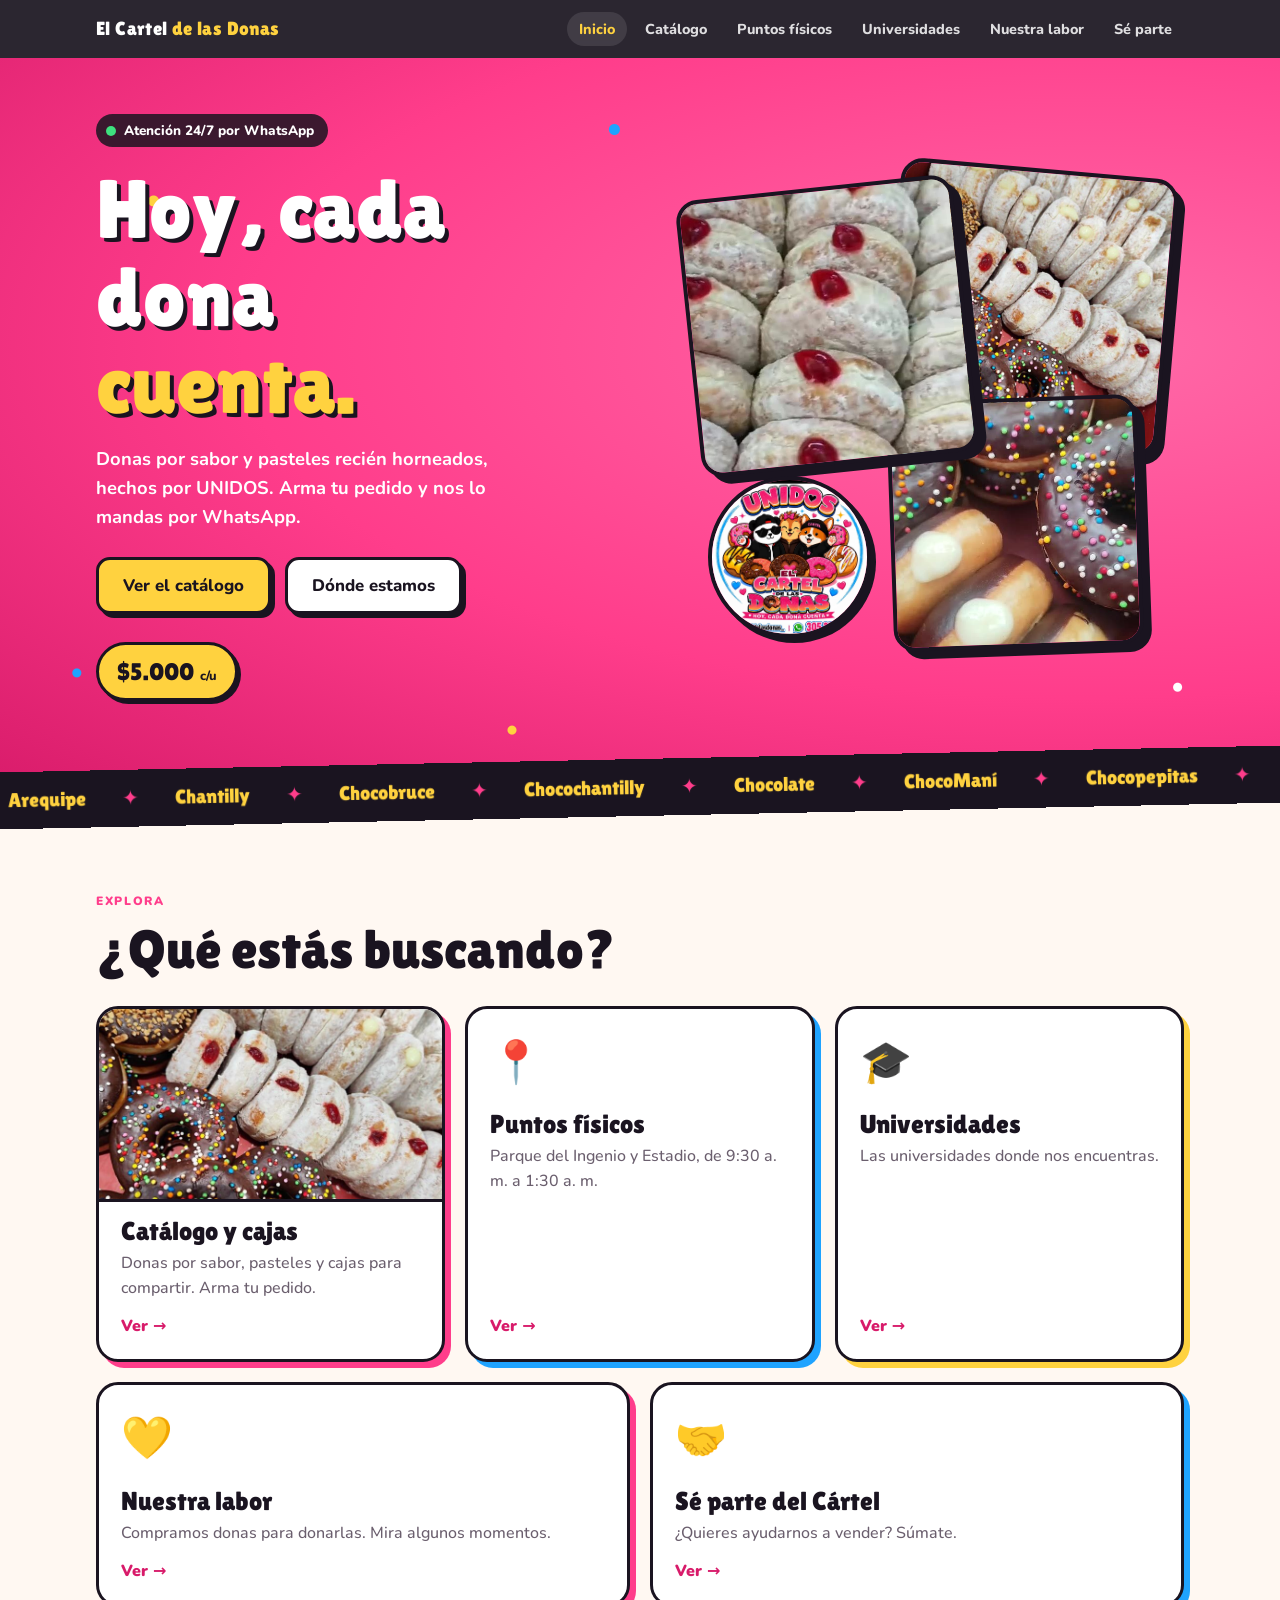
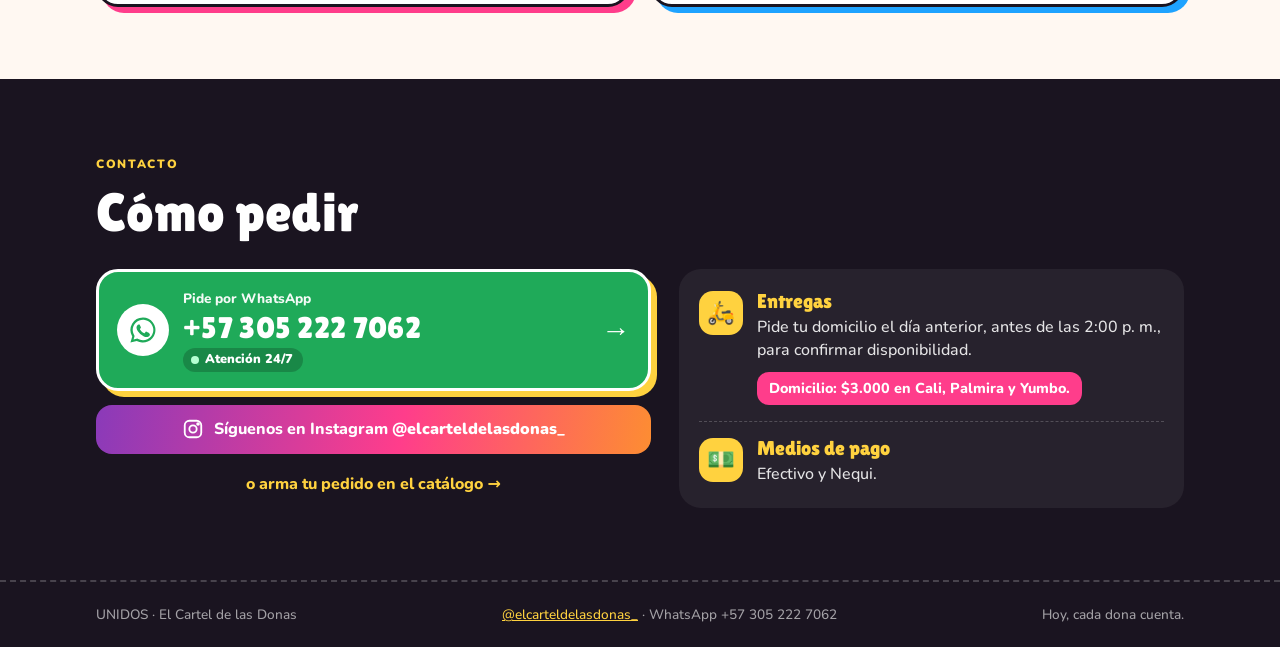
==== commit 58561915: "Rediseño móvil: Cómo pedir con botón directo a WhatsApp y más aire en todo el sitio - Cómo pedir: ta" ====
--- a/index.html
+++ b/index.html
@@ -55,27 +55,41 @@
         <div class="eyebrow">Contacto</div>
         <h2>Cómo pedir</h2>
       </header>
-      <div class="info-grid">
-        <div class="info-card reveal">
-          <h3>WhatsApp</h3>
-          <p class="num" id="num-pedidos"></p>
-          <p>Escríbenos o arma el pedido en el catálogo. Atención 24/7.</p>
+      <div class="pedir">
+        <div class="pedir-acciones">
+          <a class="pedir-wa reveal" id="pedir-wa" target="_blank" rel="noopener">
+            <span class="pedir-ico"><span class="ico-wa" aria-hidden="true"></span></span>
+            <span class="pedir-txt">
+              <small>Pide por WhatsApp</small>
+              <strong id="num-pedidos"></strong>
+              <em><i class="punto-vivo" aria-hidden="true"></i> <span id="pedir-atencion"></span></em>
+            </span>
+            <span class="pedir-flecha" aria-hidden="true">→</span>
+          </a>
+          <a class="pedir-ig reveal" id="link-ig" target="_blank" rel="noopener">
+            <span class="ico-ig" aria-hidden="true"></span>
+            <span>Síguenos en Instagram <b id="ig-usuario"></b></span>
+          </a>
+          <a class="pedir-catalogo reveal" href="cajas.html">o arma tu pedido en el catálogo →</a>
         </div>
-        <div class="info-card reveal">
-          <h3>Instagram</h3>
-          <p><a id="link-ig" target="_blank" rel="noopener"></a></p>
-          <p>Síguenos para ver lo que sale cada día.</p>
-        </div>
-        <div class="info-card reveal">
-          <h3>Entregas</h3>
-          <p id="info-entregas"></p>
-          <p class="domicilio" id="info-domicilio"></p>
-        </div>
-        <div class="info-card reveal">
-          <h3>Medios de pago</h3>
-          <p id="info-pagos"></p>
-          <span class="pendiente" id="pagos-pendiente"></span>
-        </div>
+        <ul class="pedir-datos reveal">
+          <li>
+            <span class="dato-ico" aria-hidden="true">🛵</span>
+            <div>
+              <h3>Entregas</h3>
+              <p id="info-entregas"></p>
+              <p class="chip-domicilio" id="info-domicilio"></p>
+            </div>
+          </li>
+          <li>
+            <span class="dato-ico" aria-hidden="true">💵</span>
+            <div>
+              <h3>Medios de pago</h3>
+              <p id="info-pagos"></p>
+              <span class="pendiente" id="pagos-pendiente"></span>
+            </div>
+          </li>
+        </ul>
       </div>
     </div>
   </section>
@@ -105,8 +119,10 @@
   const sabores = SABORES.map(s => `<span>${esc(s)}</span>`).join("");
   $("cinta").innerHTML = sabores + sabores;
   $("num-pedidos").textContent = WHATSAPP_PEDIDOS_VISIBLE;
+  $("pedir-wa").href = waLink(WHATSAPP_PEDIDOS, "¡Hola! Quiero hacer un pedido 🍩");
+  $("pedir-atencion").textContent = AVISO_ATENCION;
   $("link-ig").href = "https://instagram.com/" + INSTAGRAM;
-  $("link-ig").textContent = "@" + INSTAGRAM;
+  $("ig-usuario").textContent = "@" + INSTAGRAM;
   $("info-entregas").textContent = AVISO_ENTREGAS;
   $("info-domicilio").textContent = DOMICILIO;
   $("info-pagos").textContent = PAGOS_TEXTO;
--- a/estilos.css
+++ b/estilos.css
@@ -319,20 +319,65 @@
 }
 .unete-caja img { width: 110px; border-radius: 50%; background: #fff; border: 3px solid var(--negro); animation: flotar 5s ease-in-out infinite; }
 .unete-caja .eyebrow { color: var(--amarillo); }
+.unete-grid { display: grid; grid-template-columns: minmax(0, 5fr) minmax(0, 6fr); gap: 36px; align-items: center; }
+.unete-grid .unete-caja { grid-template-columns: 1fr; justify-items: start; }
+.unete-foto { margin: 0; transform: rotate(-2deg); }
+.unete-foto img {
+  display: block; width: 100%; aspect-ratio: 3 / 4; object-fit: cover; border-radius: 26px;
+  border: 4px solid var(--negro); box-shadow: 8px 8px 0 var(--negro); background: #fff;
+  animation: none;
+}
+@media (max-width: 800px) {
+  .unete-grid { grid-template-columns: 1fr; gap: 28px; }
+  .unete-foto { max-width: 420px; justify-self: center; width: 100%; }
+  .unete-foto { order: 2; }
+}
+
 .unete-caja h2 { font-size: clamp(1.9rem, 4.5vw, 2.8rem); text-shadow: 3px 3px 0 var(--negro); }
 .unete-caja p { margin: 10px 0 0; font-weight: 700; font-size: 1.05rem; }
 
 /* Contacto */
 .info { background: var(--negro); color: #fff; }
 .info .eyebrow { color: var(--amarillo); }
-.info-grid { display: grid; grid-template-columns: repeat(4, minmax(0, 1fr)); gap: 18px; }
-.info-card { border: 2px solid rgba(255,255,255,.22); border-radius: 18px; padding: 20px; transition: border-color .2s, transform .25s var(--suave); }
-.info-card:hover { border-color: var(--amarillo); transform: translateY(-3px); }
-.info-card h3 { font-size: 1.4rem; color: var(--amarillo); margin-bottom: 8px; }
-.info-card p { margin: 0 0 6px; opacity: .9; }
-.info-card .num { font-family: var(--display); font-size: 1.5rem; letter-spacing: .02em; user-select: all; opacity: 1; }
-.info-card .pendiente { margin-top: 6px; }
-.info-card .domicilio { font-weight: 800; color: var(--amarillo); opacity: 1; }
+.pedir { display: grid; grid-template-columns: 1.1fr 1fr; gap: 28px; align-items: start; }
+.pedir-acciones { display: grid; gap: 14px; }
+.pedir-wa {
+  display: flex; align-items: center; gap: 14px; text-decoration: none; color: #fff;
+  background: var(--wa); border: 3px solid #fff; border-radius: 22px; padding: 16px 18px;
+  box-shadow: 6px 6px 0 var(--amarillo); transition: transform .2s var(--suave), box-shadow .2s var(--suave);
+}
+.pedir-wa:hover { transform: translate(-2px, -2px); box-shadow: 8px 8px 0 var(--amarillo); }
+.pedir-wa:active { transform: translate(3px, 3px); box-shadow: 2px 2px 0 var(--amarillo); }
+.pedir-ico { display: grid; place-items: center; width: 52px; height: 52px; flex-shrink: 0; border-radius: 50%; background: #fff; color: var(--wa); font-size: 1.7rem; }
+.pedir-txt { display: grid; gap: 2px; min-width: 0; flex: 1; }
+.pedir-txt small { font-weight: 800; font-size: .85rem; opacity: .95; }
+.pedir-txt em { display: inline-flex; align-items: center; gap: 6px; justify-self: start; font-style: normal; font-weight: 900; font-size: .8rem; background: rgba(0,0,0,.2); border-radius: 99px; padding: 2px 10px 2px 8px; margin-top: 2px; }
+.pedir-txt .punto-vivo { width: 8px; height: 8px; background: #b6ffd2; }
+.pedir-txt strong { font-family: var(--display); font-weight: 400; font-size: clamp(1.45rem, 6vw, 1.9rem); letter-spacing: .01em; line-height: 1.1; white-space: nowrap; }
+.pedir-flecha { font-family: var(--display); font-size: 1.8rem; flex-shrink: 0; }
+.pedir-ig {
+  display: flex; align-items: center; justify-content: center; gap: 10px; text-decoration: none; color: #fff;
+  font-weight: 800; border-radius: 16px; padding: 13px 16px; line-height: 1.3;
+  background: linear-gradient(100deg, #8a3ab9 0%, var(--rosa) 55%, #fd8d32 100%);
+  transition: transform .2s var(--suave);
+}
+.pedir-ig:hover { transform: translateY(-2px); }
+.pedir-ig b { display: inline-block; font-weight: 900; }
+.ico-ig {
+  width: 1.4em; height: 1.4em; flex-shrink: 0; background: currentColor;
+  -webkit-mask: url("data:image/svg+xml,%3Csvg xmlns='http://www.w3.org/2000/svg' viewBox='0 0 24 24' fill='none' stroke='black' stroke-width='2'%3E%3Crect x='3' y='3' width='18' height='18' rx='5'/%3E%3Ccircle cx='12' cy='12' r='4'/%3E%3Ccircle cx='17.5' cy='6.5' r='1' fill='black'/%3E%3C/svg%3E") center / contain no-repeat;
+          mask: url("data:image/svg+xml,%3Csvg xmlns='http://www.w3.org/2000/svg' viewBox='0 0 24 24' fill='none' stroke='black' stroke-width='2'%3E%3Crect x='3' y='3' width='18' height='18' rx='5'/%3E%3Ccircle cx='12' cy='12' r='4'/%3E%3Ccircle cx='17.5' cy='6.5' r='1' fill='black'/%3E%3C/svg%3E") center / contain no-repeat;
+}
+.pedir-catalogo { justify-self: center; color: var(--amarillo); font-weight: 800; text-decoration: none; padding: 4px; }
+.pedir-catalogo:hover { text-decoration: underline; }
+.pedir-datos { list-style: none; margin: 0; padding: 6px 20px; background: rgba(255,255,255,.06); border-radius: 22px; }
+.pedir-datos li { display: flex; gap: 14px; padding: 16px 0; }
+.pedir-datos li + li { border-top: 1px dashed rgba(255,255,255,.2); }
+.dato-ico { display: grid; place-items: center; width: 44px; height: 44px; flex-shrink: 0; border-radius: 14px; background: var(--amarillo); font-size: 1.4rem; }
+.pedir-datos h3 { font-size: 1.25rem; color: var(--amarillo); margin-bottom: 4px; }
+.pedir-datos p { margin: 0; opacity: .88; line-height: 1.45; }
+.chip-domicilio { display: inline-block; margin-top: 10px !important; opacity: 1 !important; background: var(--rosa); color: #fff; font-weight: 800; font-size: .9rem; border-radius: 12px; padding: 6px 12px; line-height: 1.35; }
+.pedir-datos .pendiente { margin-top: 6px; }
 footer { background: var(--negro); color: rgba(255,255,255,.6); font-size: .85rem; border-top: 2px dashed rgba(255,255,255,.2); }
 footer a { color: var(--amarillo); }
 footer .wrap { padding-block: 22px; display: flex; flex-wrap: wrap; justify-content: space-between; gap: 8px; }
@@ -385,7 +430,7 @@
   .top.abierto nav { opacity: 1; visibility: visible; transform: none; }
   .top nav a { padding: 12px 14px; font-size: 1rem; border-radius: 12px; }
   .sabores { grid-template-columns: repeat(3, minmax(0, 1fr)); }
-  .info-grid { grid-template-columns: repeat(2, minmax(0, 1fr)); }
+  .pedir { grid-template-columns: 1fr; gap: 20px; }
   .cajas { grid-template-columns: repeat(2, minmax(0, 1fr)); gap: 14px; }
   .caja.destacada { grid-column: 1 / -1; }
   .caja.destacada img { aspect-ratio: 16 / 9; }
@@ -407,7 +452,6 @@
   .stepper button { width: 32px; height: 32px; }
   .galeria-donaciones { grid-template-columns: 1fr; gap: 18px; max-width: 420px; }
   .puntos { grid-template-columns: 1fr; }
-  .info-grid { grid-template-columns: 1fr; }
   .unete-caja { grid-template-columns: 1fr; padding: 24px 20px; text-align: left; }
   .unete-caja img { width: 84px; }
   .unete-caja .btn { width: 100%; }
@@ -421,6 +465,79 @@
   .pedido .btn { padding: 10px 14px; font-size: .92rem; }
   .aviso-mini { font-size: .7rem; }
 }
+/* Celular: más aire, sombras más cortas y tarjetas compactas */
+@media (max-width: 700px) {
+  .wrap { padding-left: max(20px, env(safe-area-inset-left, 0px)); padding-right: max(20px, env(safe-area-inset-right, 0px)); }
+  section { padding-block: 48px; }
+  .cabeza { margin-bottom: 22px; }
+  h2 { font-size: clamp(2rem, 9vw, 2.4rem); }
+  body { overflow-x: hidden; }
+
+  /* Portada */
+  .hero h1 { font-size: clamp(2.6rem, 12vw, 3.2rem); text-shadow: 3px 3px 0 var(--negro); }
+  .hero p { margin: 14px 0 22px; }
+  .ctas { display: grid; grid-template-columns: 1fr 1fr; gap: 12px; }
+  .ctas .btn { justify-content: center; text-align: center; padding: 13px 10px; }
+  .precio-sello { margin-top: 22px; }
+  .collage { width: min(86%, 320px); }
+
+  /* Tarjetas de la portada: la de foto grande, las demás en filas compactas */
+  .tarjetas-portada { gap: 14px; }
+  .tarjeta-portada { border-radius: 20px; box-shadow: 4px 4px 0 var(--rosa); }
+  .tarjeta-portada.t-azul { box-shadow: 4px 4px 0 var(--azul); }
+  .tarjeta-portada.t-amarillo { box-shadow: 4px 4px 0 var(--amarillo); }
+  .tarjeta-portada:not(.con-foto) { flex-direction: row; align-items: center; gap: 14px; padding: 14px 16px; }
+  .tarjeta-portada:not(.con-foto) .t-icono {
+    display: grid; place-items: center; flex-shrink: 0; width: 56px; height: 56px; padding: 0;
+    font-size: 1.8rem; border-radius: 16px; background: var(--rosa-suave);
+  }
+  .tarjeta-portada.t-azul .t-icono { background: var(--azul-suave); }
+  .tarjeta-portada.t-amarillo .t-icono { background: var(--amarillo-suave); }
+  .tarjeta-portada:not(.con-foto) .t-cuerpo { padding: 0; gap: 2px; flex: 1; min-width: 0; }
+  .tarjeta-portada:not(.con-foto) .t-cuerpo strong { font-size: 1.3rem; }
+  .tarjeta-portada:not(.con-foto) .t-cuerpo > span:not(.t-ir) { font-size: .9rem; line-height: 1.4; }
+  .tarjeta-portada:not(.con-foto) .t-ir { display: none; }
+  .tarjeta-portada:not(.con-foto)::after { content: "→"; font-family: var(--display); font-size: 1.5rem; color: var(--rosa-osc); flex-shrink: 0; }
+
+  /* Catálogo */
+  .aviso-entregas { padding: 12px 14px; gap: 10px; font-size: .95rem; box-shadow: 3px 3px 0 var(--azul); border-width: 2px; }
+  .catalogo, .catalogo.dos { gap: 14px; }
+  .dona { box-shadow: 3px 3px 0 var(--rosa); border-width: 2px; }
+  .dona:nth-child(2) { box-shadow: 3px 3px 0 var(--amarillo); }
+  .dona-foto { border-bottom-width: 2px; }
+  .dona-body { padding: 10px 12px 12px; }
+  .sabores { gap: 14px; }
+  .sabor-card { border-width: 2px; padding: 10px; box-shadow: 3px 3px 0 var(--amarillo); }
+  .sabor-card:nth-child(3n+2) { box-shadow: 3px 3px 0 var(--rosa); }
+  .sabor-card:nth-child(3n) { box-shadow: 3px 3px 0 var(--azul); }
+  /* La barra de pedido solo repite el aviso cuando ya hay algo en el pedido */
+  body:not(.hay-pedido) .aviso-mini { display: none; }
+  body.con-pedido:not(.hay-pedido) { padding-bottom: 96px; }
+  .cajas { gap: 14px; }
+  .caja { box-shadow: 3px 3px 0 var(--negro); border-width: 2px; }
+  .caja.destacada { box-shadow: 3px 3px 0 var(--rosa); }
+  .caja img { border-bottom-width: 2px; }
+  .caja .btn { box-shadow: 3px 3px 0 var(--negro); }
+
+  /* Puntos, universidades, labor, únete */
+  .puntos { gap: 16px; }
+  .punto { padding: 18px; box-shadow: 4px 4px 0 var(--azul); }
+  .punto:nth-child(2) { box-shadow: 4px 4px 0 var(--rosa); }
+  .punto h2 { font-size: 1.9rem; }
+  .pin { font-size: 1.5rem; margin-bottom: 2px; }
+  .cta-final { padding: 18px; box-shadow: 4px 4px 0 var(--amarillo); }
+  .cta-final .btn { width: 100%; justify-content: center; }
+  .galeria-donaciones figure { box-shadow: 4px 4px 0 var(--negro); }
+  .unete-caja { box-shadow: 5px 5px 0 var(--negro); }
+  .unete-foto img { box-shadow: 5px 5px 0 var(--negro); }
+
+  /* Cómo pedir */
+  .pedir-wa { padding: 14px; gap: 12px; box-shadow: 4px 4px 0 var(--amarillo); }
+  .pedir-ico { width: 46px; height: 46px; font-size: 1.5rem; }
+  .pedir-datos { padding: 4px 16px; }
+
+  footer .wrap { flex-direction: column; gap: 6px; padding-block: 24px 28px; }
+}
 @media (prefers-reduced-motion: reduce) {
   html { scroll-behavior: auto; }
   *, *::before, *::after { animation: none !important; transition: none !important; }
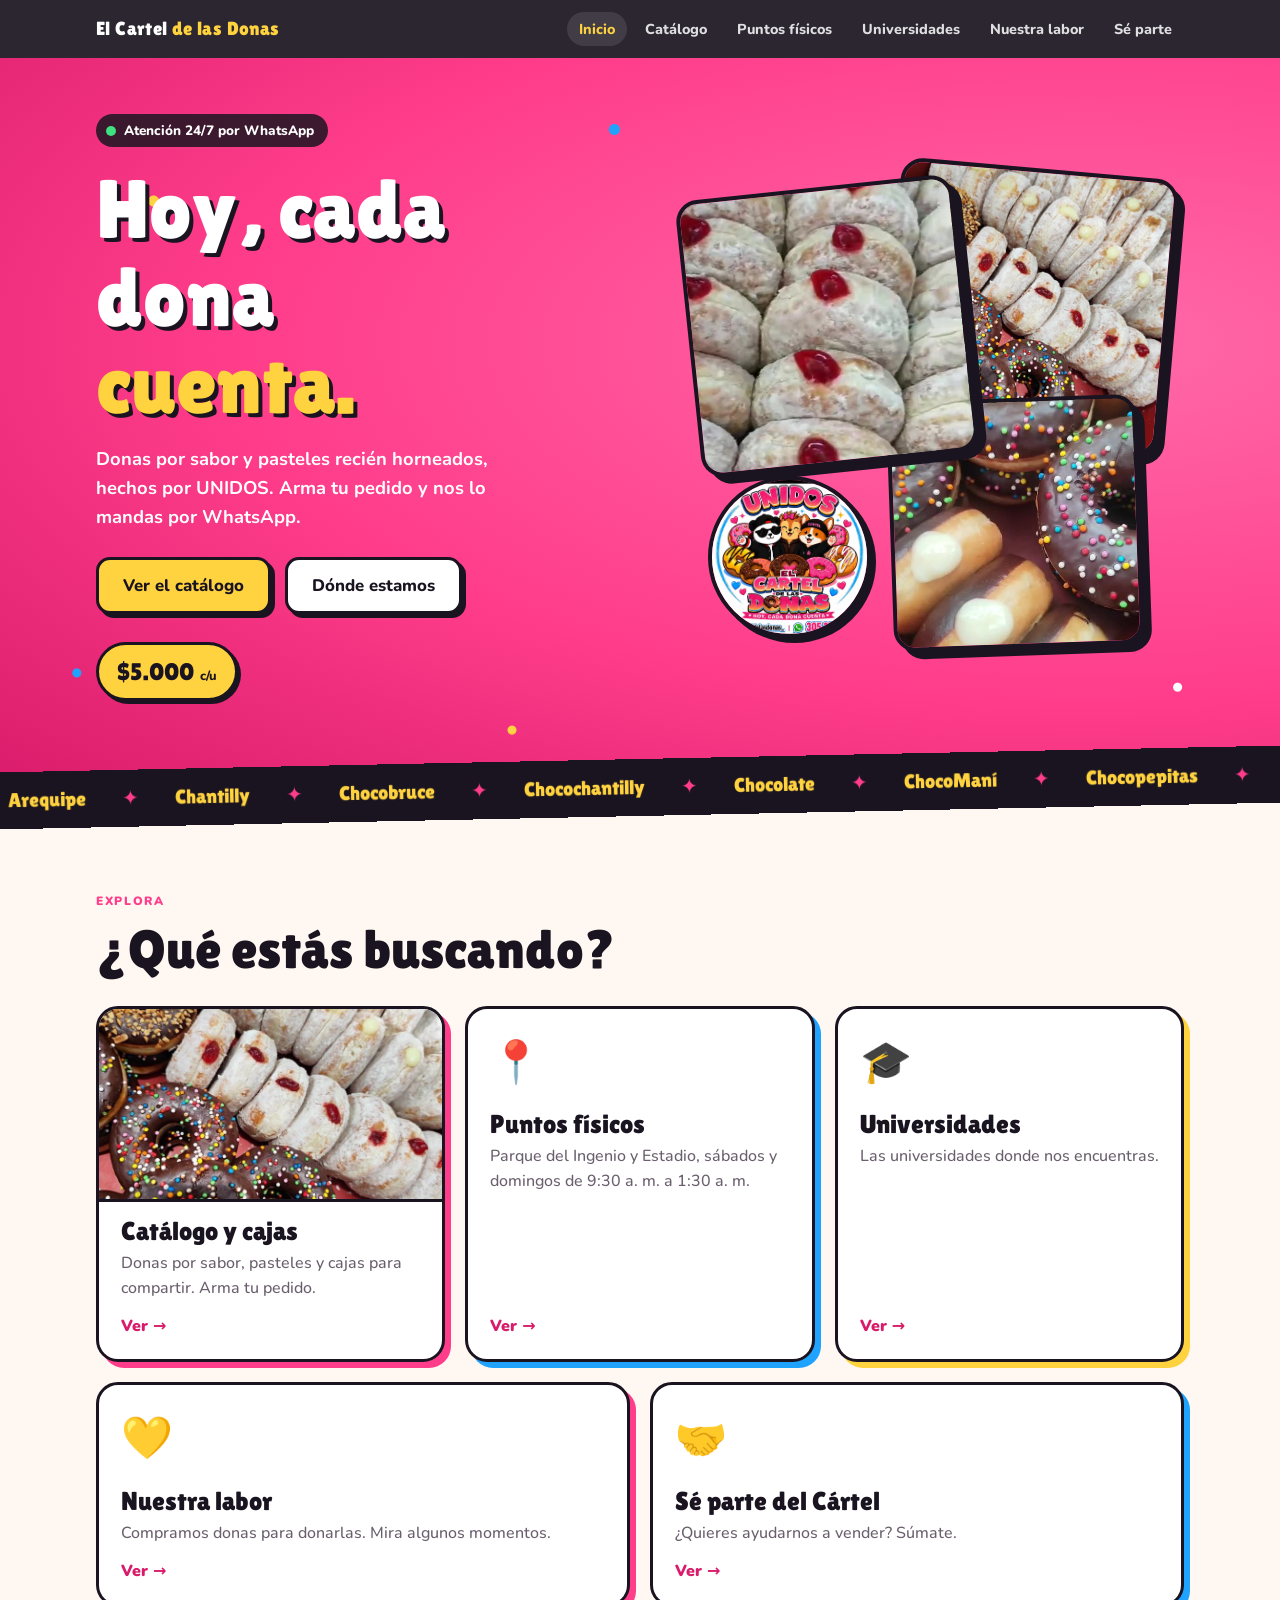
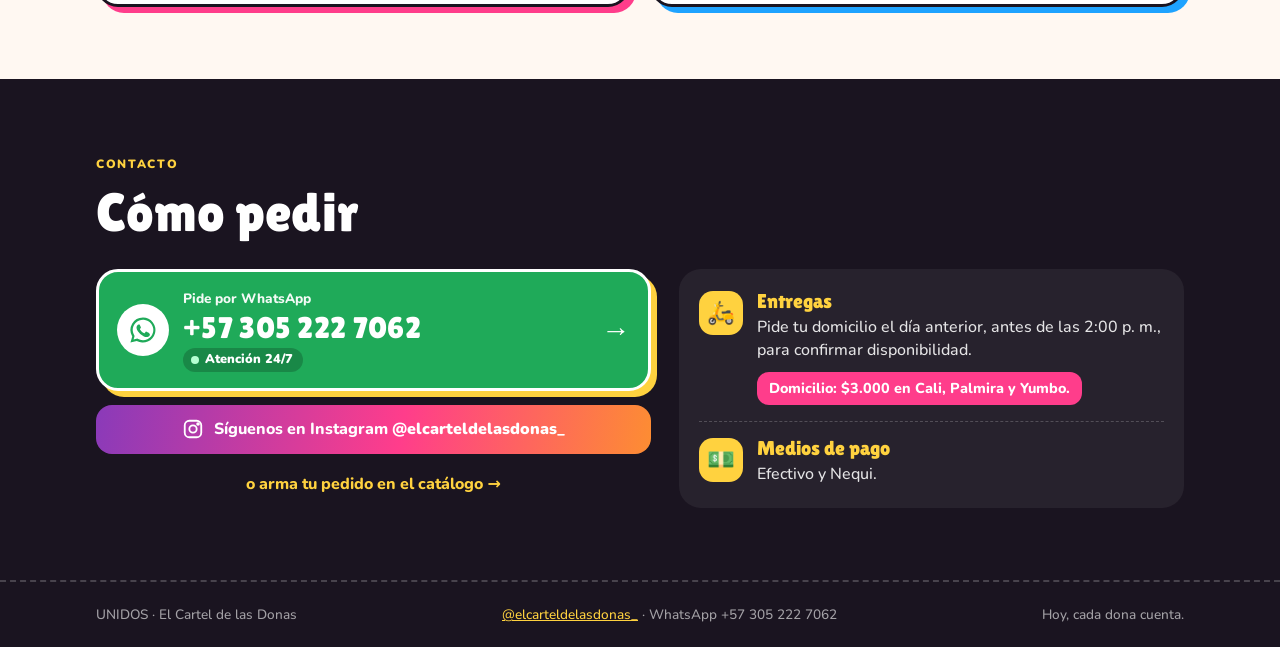
==== commit cb9dcfed: "Puntos físicos: solo sábados y domingos Co-Authored-By: Claude Opus 5.5 <noreply@anthropic.com> Clau" ====
--- a/index.html
+++ b/index.html
@@ -102,7 +102,7 @@
   // Tarjetas de la portada: cada una lleva a su página.
   const TARJETAS = [
     { href: "cajas.html", titulo: "Catálogo y cajas", texto: "Donas por sabor, pasteles y cajas para compartir. Arma tu pedido.", img: "img/caja-x30.jpg", color: "rosa" },
-    { href: "puntos.html", titulo: "Puntos físicos", texto: "Parque del Ingenio y Estadio, de 9:30 a. m. a 1:30 a. m.", icono: "📍", color: "azul" },
+    { href: "puntos.html", titulo: "Puntos físicos", texto: "Parque del Ingenio y Estadio, sábados y domingos de 9:30 a. m. a 1:30 a. m.", icono: "📍", color: "azul" },
     { href: "universidades.html", titulo: "Universidades", texto: "Las universidades donde nos encuentras.", icono: "🎓", color: "amarillo" },
     { href: "donaciones.html", titulo: "Nuestra labor", texto: "Compramos donas para donarlas. Mira algunos momentos.", icono: "💛", color: "rosa" },
     { href: "unete.html", titulo: UNETE.titulo, texto: "¿Quieres ayudarnos a vender? Súmate.", icono: "🤝", color: "azul" }
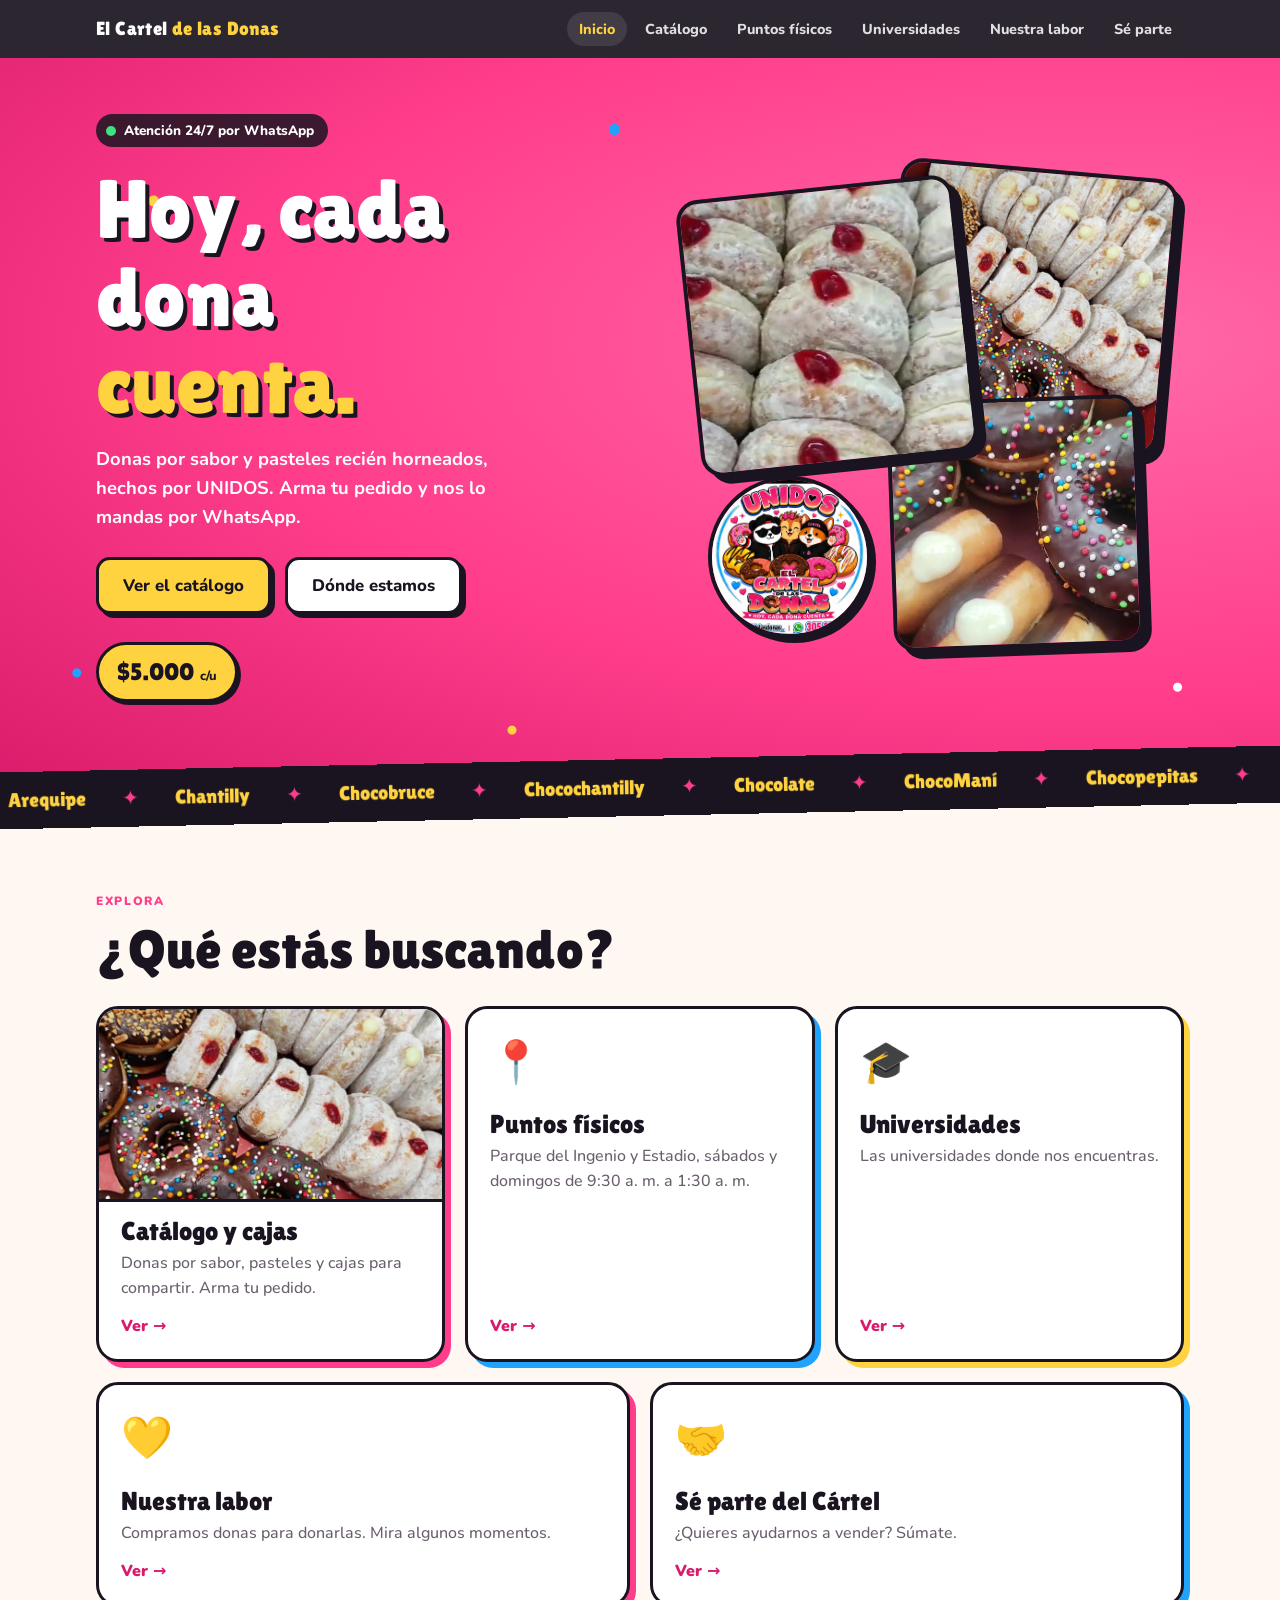
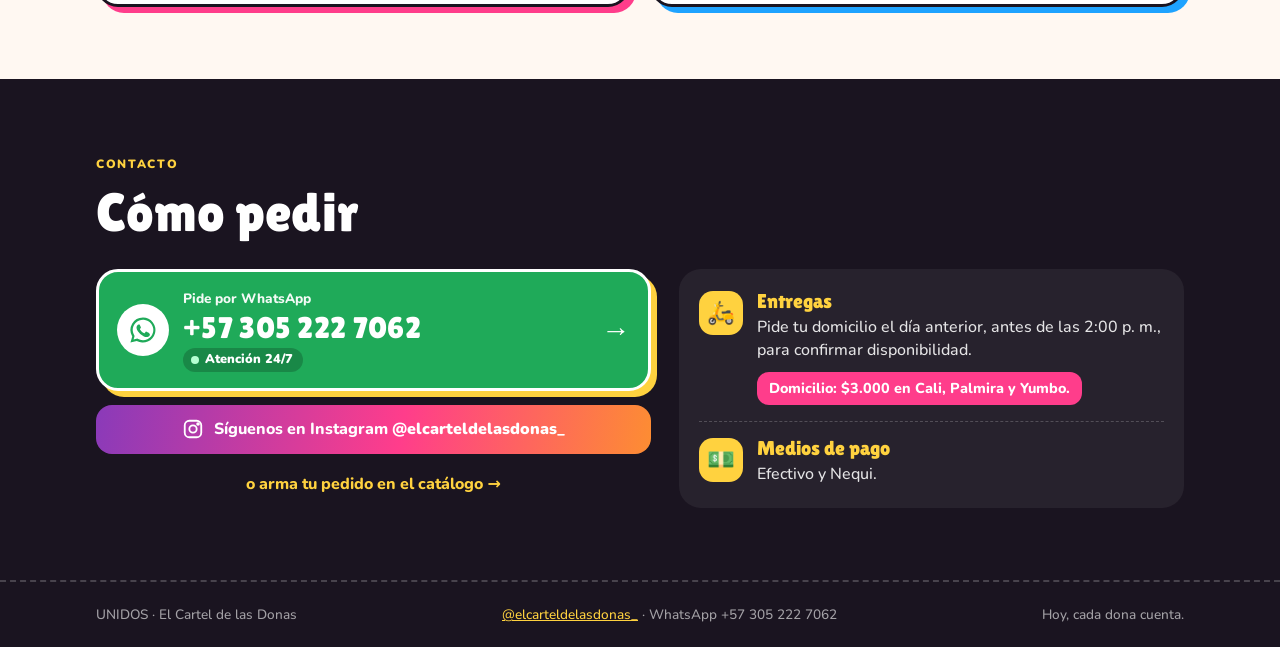
==== commit 5c2dc069: "Portada en celular: collage más limpio y cinta de sabores que sí se mueve en iPhone Co-Authored-By: " ====
--- a/index.html
+++ b/index.html
@@ -117,7 +117,7 @@
       </span>
     </a>`).join("");
   const sabores = SABORES.map(s => `<span>${esc(s)}</span>`).join("");
-  $("cinta").innerHTML = sabores + sabores;
+  $("cinta").innerHTML = `<div class="cinta-grupo">${sabores}</div><div class="cinta-grupo">${sabores}</div>`;
   $("num-pedidos").textContent = WHATSAPP_PEDIDOS_VISIBLE;
   $("pedir-wa").href = waLink(WHATSAPP_PEDIDOS, "¡Hola! Quiero hacer un pedido 🍩");
   $("pedir-atencion").textContent = AVISO_ATENCION;
--- a/estilos.css
+++ b/estilos.css
@@ -182,7 +182,9 @@
 
 /* Cinta de sabores */
 .cinta { background: var(--negro); color: var(--amarillo); overflow: hidden; border-block: 3px solid var(--negro); transform: rotate(-1.2deg); margin: -14px -10px 0; position: relative; z-index: 2; }
-.cinta-track { display: flex; width: max-content; animation: desfile 40s linear infinite; }
+.cinta-track { display: flex; width: max-content; }
+/* Cada grupo se anima por separado: en iPhone una sola franja muy ancha animada se queda en blanco */
+.cinta-grupo { display: flex; flex-shrink: 0; animation: desfile 40s linear infinite; will-change: transform; }
 .cinta span { font-family: var(--display); font-size: 1.25rem; padding: 10px 18px; white-space: nowrap; }
 .cinta span::after { content: "✦"; color: var(--rosa); margin-left: 36px; }
 
@@ -410,7 +412,7 @@
 
 @keyframes entrar { from { opacity: 0; transform: translateY(20px); } to { opacity: 1; transform: none; } }
 @keyframes flotar { 0%, 100% { translate: 0 0; rotate: -3deg; } 50% { translate: 0 -10px; rotate: 3deg; } }
-@keyframes desfile { to { transform: translateX(-50%); } }
+@keyframes desfile { from { transform: translate3d(0, 0, 0); } to { transform: translate3d(-100%, 0, 0); } }
 @keyframes latido { 0% { box-shadow: 0 0 0 0 rgba(62,224,127,.7); } 70% { box-shadow: 0 0 0 10px rgba(62,224,127,0); } 100% { box-shadow: 0 0 0 0 rgba(62,224,127,0); } }
 @keyframes salta { 0% { transform: scale(1); } 40% { transform: scale(1.35); } 100% { transform: scale(1); } }
 @keyframes llamar { 0%, 100% { transform: none; } 10% { transform: rotate(-3deg) scale(1.04); } 20% { transform: rotate(3deg) scale(1.04); } 30% { transform: none; } }
@@ -479,7 +481,15 @@
   .ctas { display: grid; grid-template-columns: 1fr 1fr; gap: 12px; }
   .ctas .btn { justify-content: center; text-align: center; padding: 13px 10px; }
   .precio-sello { margin-top: 22px; }
-  .collage { width: min(86%, 320px); }
+  /* Collage más limpio: dos videos lado a lado y el logo como sello */
+  .collage { width: 100%; max-width: 420px; aspect-ratio: 10 / 7; }
+  .collage .c2 { display: none; }
+  .collage img:not(.logo-flotante), .collage video { border-width: 3px; border-radius: 18px; box-shadow: 5px 5px 0 var(--negro); }
+  .collage .c1 { left: 0; top: 4%; width: 53%; transform: rotate(-4deg); }
+  .collage .c3 { right: 0; left: auto; top: 0; bottom: auto; width: 50%; transform: rotate(4deg); z-index: 1; }
+  .logo-flotante { width: 28%; left: 36%; bottom: 0; border-width: 3px; box-shadow: 3px 3px 0 var(--negro); }
+  .cinta span { font-size: 1.1rem; padding: 9px 14px; }
+  .cinta span::after { margin-left: 26px; }
 
   /* Tarjetas de la portada: la de foto grande, las demás en filas compactas */
   .tarjetas-portada { gap: 14px; }
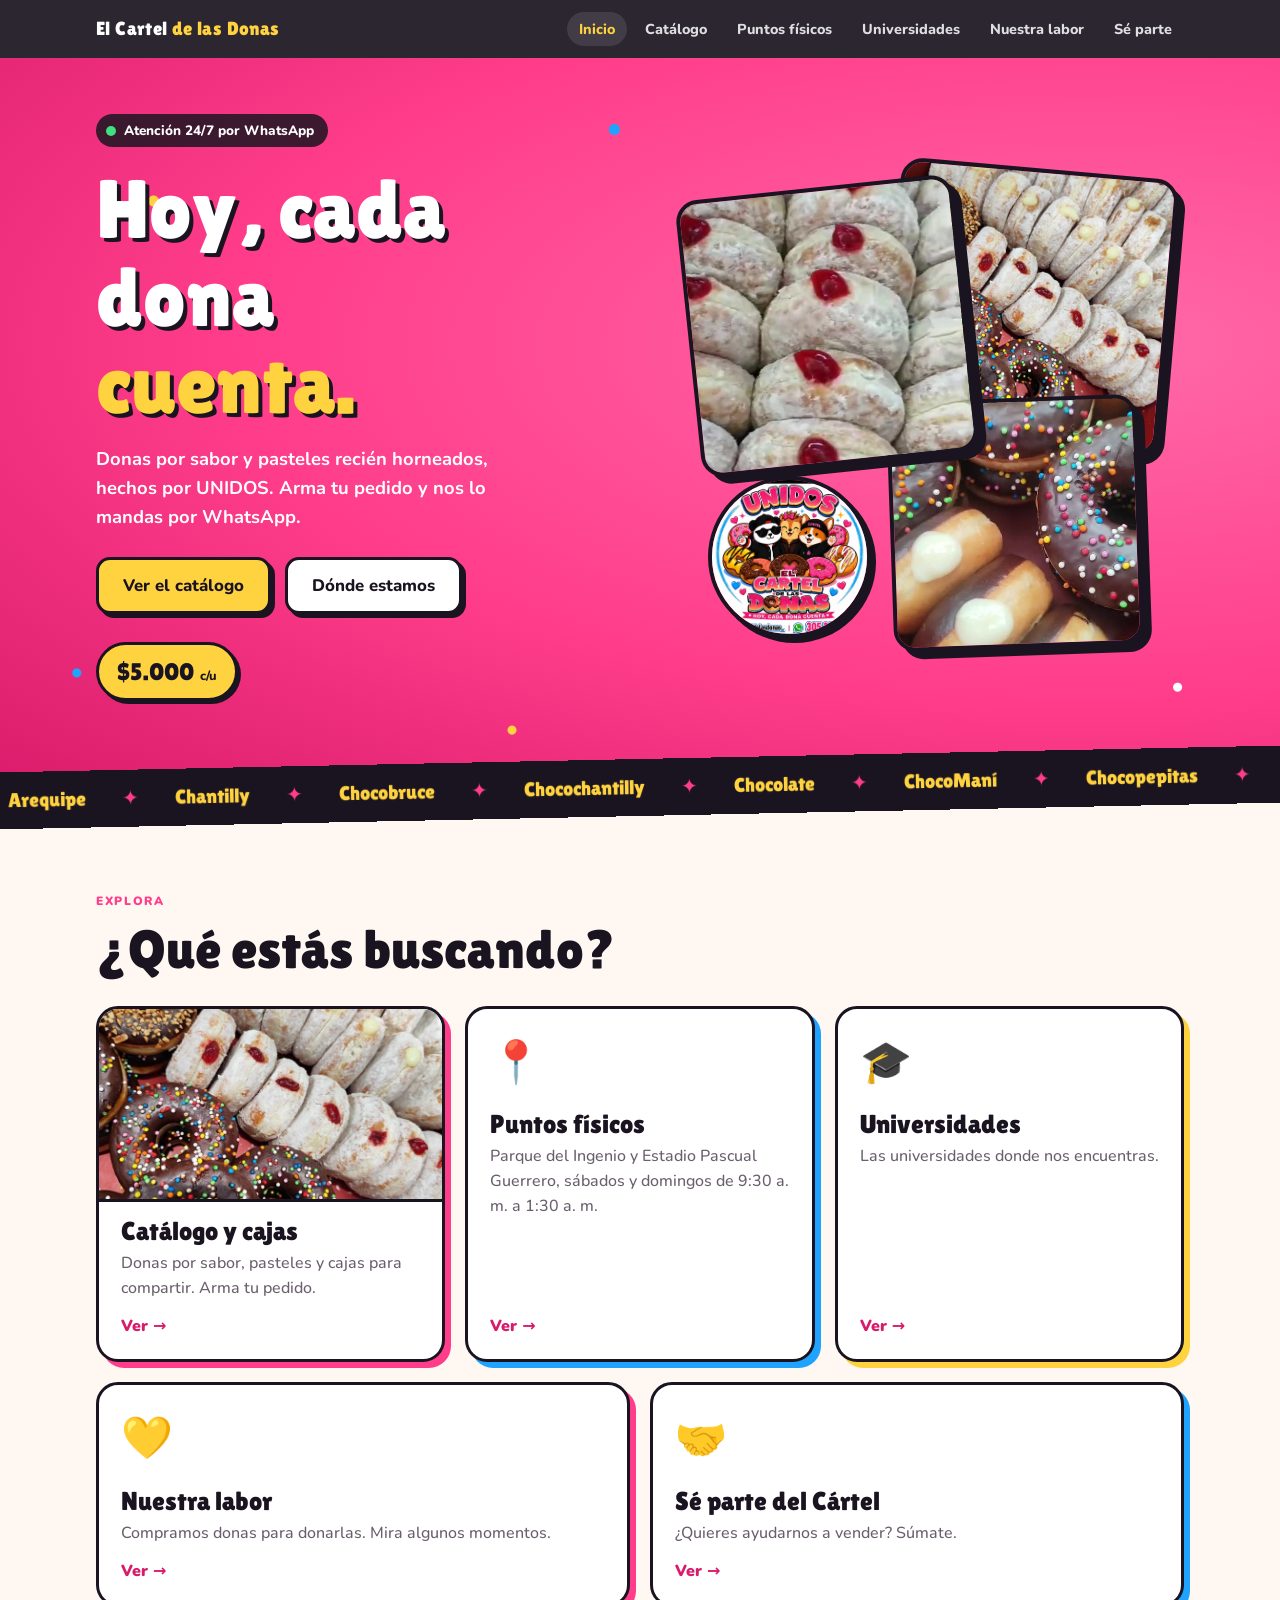
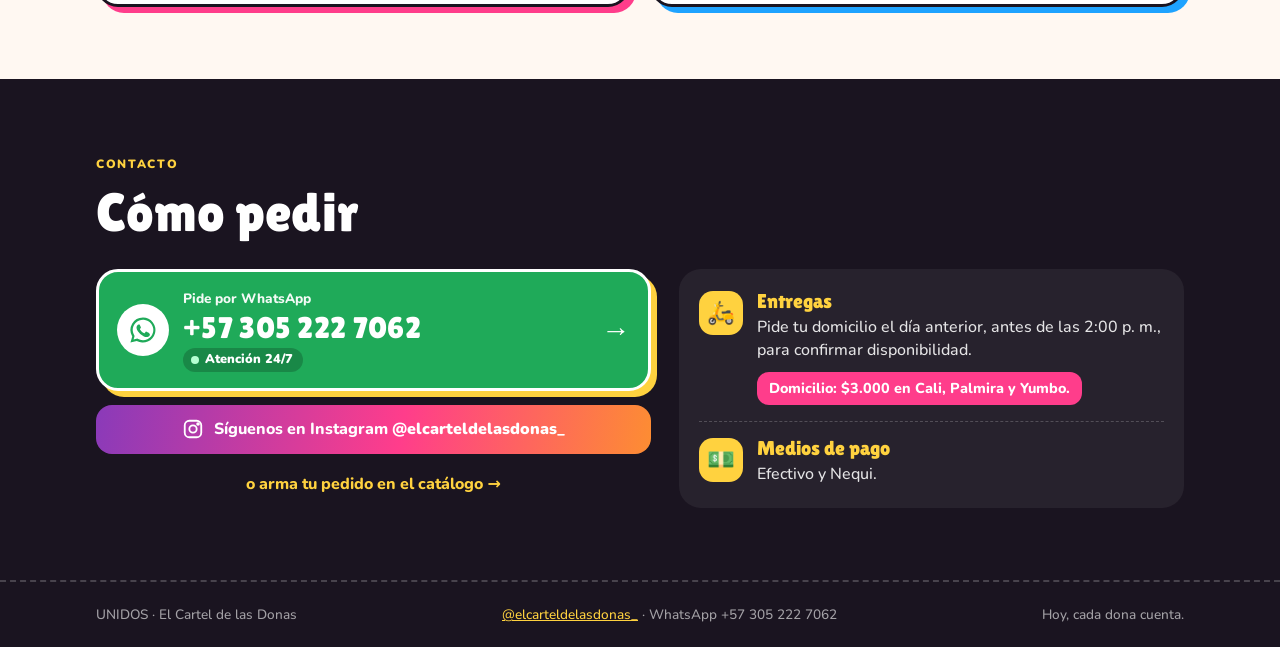
==== commit bee31ada: "Puntos físicos: Estadio Pascual Guerrero Co-Authored-By: Claude Opus 5.5 <noreply@anthropic.com> Cla" ====
--- a/index.html
+++ b/index.html
@@ -102,7 +102,7 @@
   // Tarjetas de la portada: cada una lleva a su página.
   const TARJETAS = [
     { href: "cajas.html", titulo: "Catálogo y cajas", texto: "Donas por sabor, pasteles y cajas para compartir. Arma tu pedido.", img: "img/caja-x30.jpg", color: "rosa" },
-    { href: "puntos.html", titulo: "Puntos físicos", texto: "Parque del Ingenio y Estadio, sábados y domingos de 9:30 a. m. a 1:30 a. m.", icono: "📍", color: "azul" },
+    { href: "puntos.html", titulo: "Puntos físicos", texto: "Parque del Ingenio y Estadio Pascual Guerrero, sábados y domingos de 9:30 a. m. a 1:30 a. m.", icono: "📍", color: "azul" },
     { href: "universidades.html", titulo: "Universidades", texto: "Las universidades donde nos encuentras.", icono: "🎓", color: "amarillo" },
     { href: "donaciones.html", titulo: "Nuestra labor", texto: "Compramos donas para donarlas. Mira algunos momentos.", icono: "💛", color: "rosa" },
     { href: "unete.html", titulo: UNETE.titulo, texto: "¿Quieres ayudarnos a vender? Súmate.", icono: "🤝", color: "azul" }
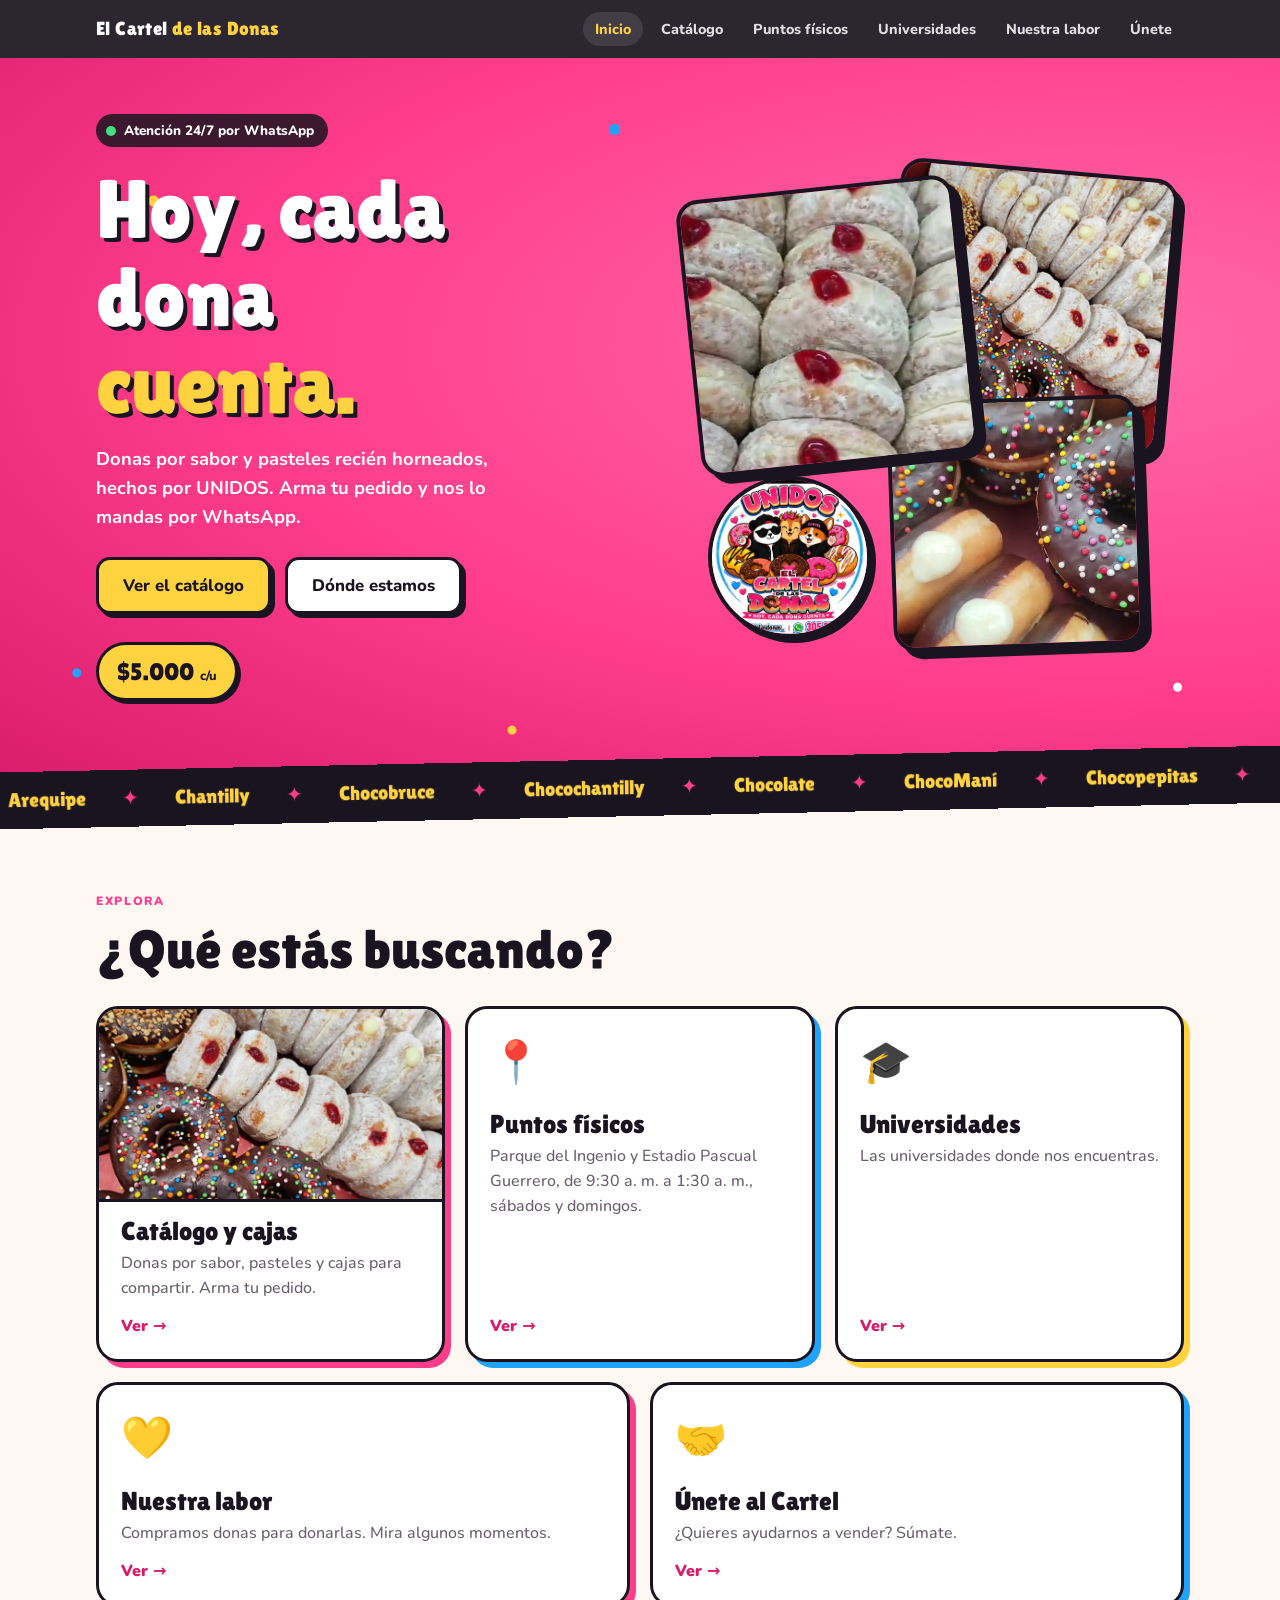
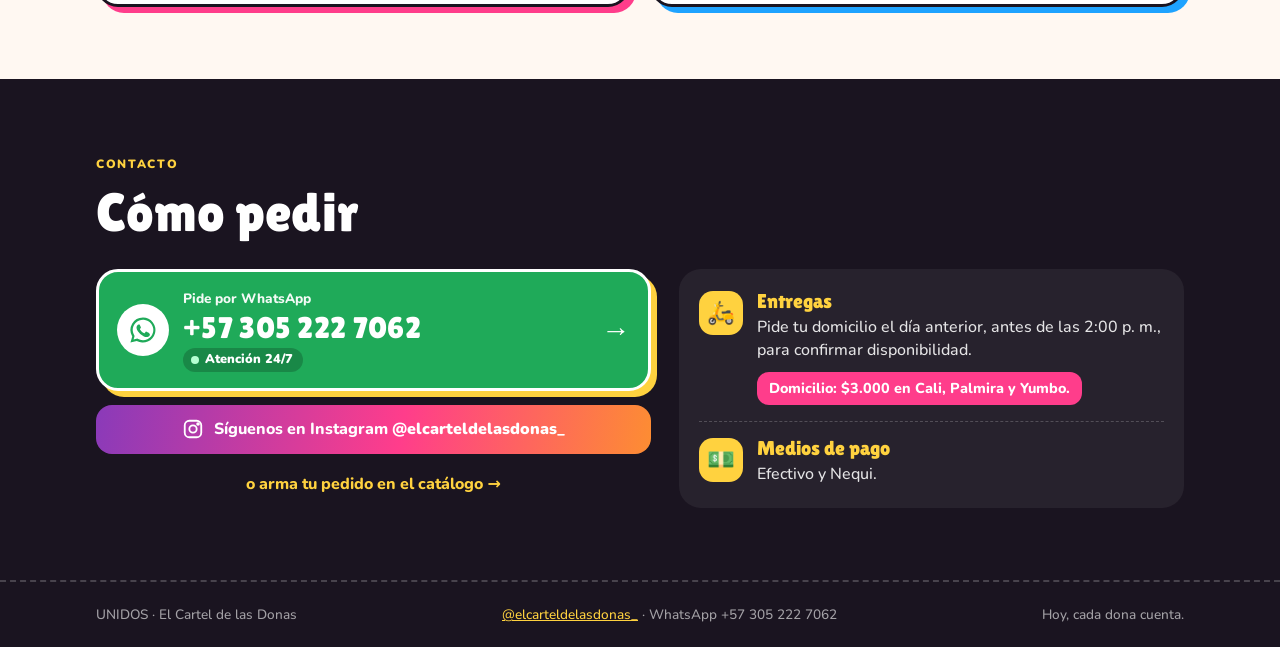
==== commit 1196fe9f: "Únete al Cartel y horario de puntos: primero la hora, luego los días Co-Authored-By: Claude Opus 5.5" ====
--- a/index.html
+++ b/index.html
@@ -102,7 +102,7 @@
   // Tarjetas de la portada: cada una lleva a su página.
   const TARJETAS = [
     { href: "cajas.html", titulo: "Catálogo y cajas", texto: "Donas por sabor, pasteles y cajas para compartir. Arma tu pedido.", img: "img/caja-x30.jpg", color: "rosa" },
-    { href: "puntos.html", titulo: "Puntos físicos", texto: "Parque del Ingenio y Estadio Pascual Guerrero, sábados y domingos de 9:30 a. m. a 1:30 a. m.", icono: "📍", color: "azul" },
+    { href: "puntos.html", titulo: "Puntos físicos", texto: "Parque del Ingenio y Estadio Pascual Guerrero, de 9:30 a. m. a 1:30 a. m., sábados y domingos.", icono: "📍", color: "azul" },
     { href: "universidades.html", titulo: "Universidades", texto: "Las universidades donde nos encuentras.", icono: "🎓", color: "amarillo" },
     { href: "donaciones.html", titulo: "Nuestra labor", texto: "Compramos donas para donarlas. Mira algunos momentos.", icono: "💛", color: "rosa" },
     { href: "unete.html", titulo: UNETE.titulo, texto: "¿Quieres ayudarnos a vender? Súmate.", icono: "🤝", color: "azul" }
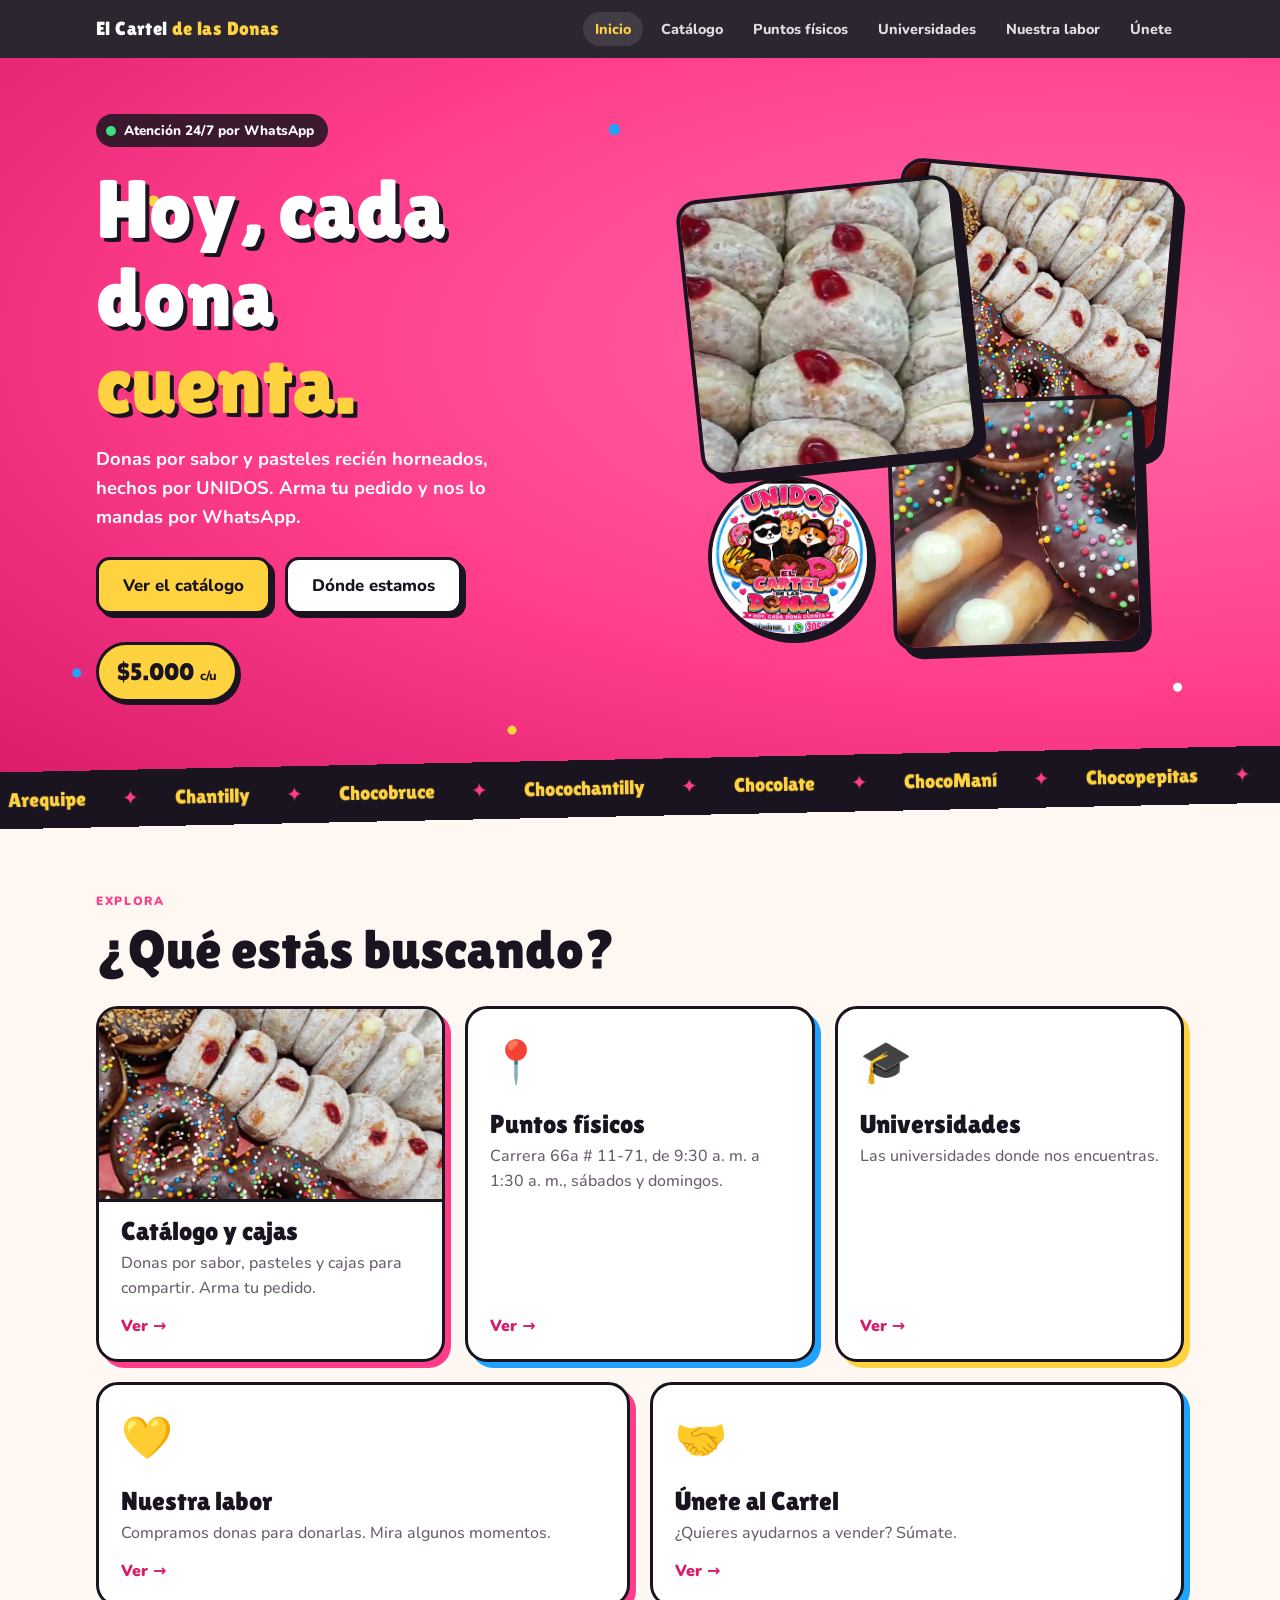
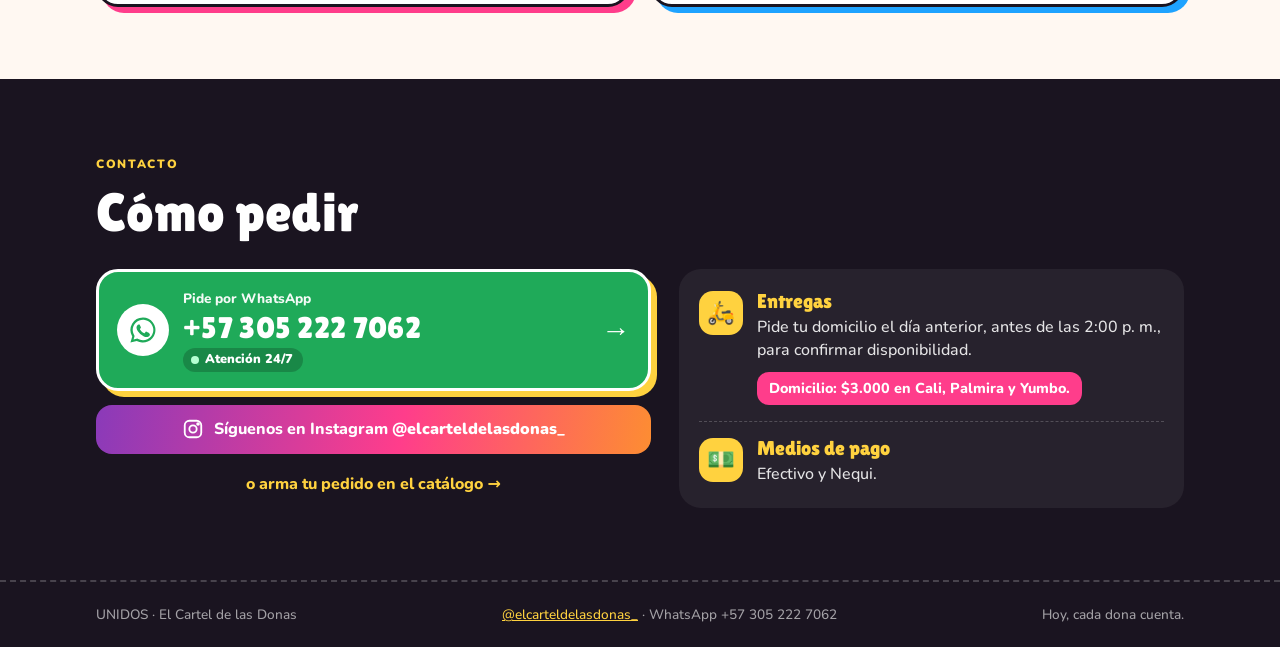
==== commit dff6a401: "Puntos físicos: un solo punto en Carrera 66a # 11-71 con botón Cómo llegar Co-Authored-By: Claude Op" ====
--- a/index.html
+++ b/index.html
@@ -102,7 +102,7 @@
   // Tarjetas de la portada: cada una lleva a su página.
   const TARJETAS = [
     { href: "cajas.html", titulo: "Catálogo y cajas", texto: "Donas por sabor, pasteles y cajas para compartir. Arma tu pedido.", img: "img/caja-x30.jpg", color: "rosa" },
-    { href: "puntos.html", titulo: "Puntos físicos", texto: "Parque del Ingenio y Estadio Pascual Guerrero, de 9:30 a. m. a 1:30 a. m., sábados y domingos.", icono: "📍", color: "azul" },
+    { href: "puntos.html", titulo: "Puntos físicos", texto: "Carrera 66a # 11-71, de 9:30 a. m. a 1:30 a. m., sábados y domingos.", icono: "📍", color: "azul" },
     { href: "universidades.html", titulo: "Universidades", texto: "Las universidades donde nos encuentras.", icono: "🎓", color: "amarillo" },
     { href: "donaciones.html", titulo: "Nuestra labor", texto: "Compramos donas para donarlas. Mira algunos momentos.", icono: "💛", color: "rosa" },
     { href: "unete.html", titulo: UNETE.titulo, texto: "¿Quieres ayudarnos a vender? Súmate.", icono: "🤝", color: "azul" }
--- a/estilos.css
+++ b/estilos.css
@@ -287,18 +287,34 @@
 .foto-vacia { aspect-ratio: 4 / 3; display: grid; place-items: center; padding: 12px; text-align: center; border-radius: 10px; border: 2px dashed var(--negro); background: repeating-linear-gradient(45deg, #fff 0 14px, var(--rosa-suave) 14px 28px); }
 
 /* Puntos físicos y universidades */
-.puntos { display: grid; grid-template-columns: repeat(2, minmax(0, 1fr)); gap: 20px; max-width: 820px; }
+.puntos { display: grid; grid-template-columns: repeat(auto-fit, minmax(260px, 1fr)); gap: 20px; max-width: 820px; }
+.puntos:has(> .punto:only-child) { max-width: 520px; }
 .punto {
   position: relative; background: #fff; border: 3px solid var(--negro); border-radius: 22px; padding: 22px 22px 20px;
   box-shadow: 6px 6px 0 var(--azul); transition: transform .25s var(--suave);
 }
 .punto:nth-child(2) { box-shadow: 6px 6px 0 var(--rosa); }
+.punto:nth-child(3) { box-shadow: 6px 6px 0 var(--amarillo); }
 .punto:hover { transform: translateY(-4px); }
 .pin { font-size: 1.8rem; display: block; margin-bottom: 6px; }
 .punto h2 { font-size: 2.2rem; }
 .horario { margin: 10px 0 0; font-weight: 800; font-size: 1.1rem; }
 .horario span { display: block; font-size: .72rem; text-transform: uppercase; letter-spacing: .12em; color: var(--gris); }
 .detalle { margin: 12px 0 0; }
+.direccion { margin: 10px 0 0; font-weight: 800; font-size: 1.1rem; }
+.direccion span { display: block; font-size: .72rem; text-transform: uppercase; letter-spacing: .12em; color: var(--gris); }
+.como-llegar { margin-top: 16px; }
+.u-botones { margin-top: 48px; display: grid; grid-template-columns: repeat(2, minmax(0, 1fr)); gap: 20px; }
+.u-boton {
+  display: flex; flex-direction: column; align-items: flex-start; gap: 8px;
+  background: var(--rosa); color: #fff; border: 3px solid var(--negro); border-radius: 22px;
+  padding: 24px; box-shadow: 6px 6px 0 var(--negro);
+}
+.u-boton h2 { font-size: clamp(1.7rem, 4vw, 2.2rem); text-shadow: 3px 3px 0 var(--negro); }
+.u-boton p { margin: 0 0 8px; font-weight: 700; font-size: 1.05rem; }
+.u-boton .btn { margin-top: auto; }
+.u-boton.domi { background: var(--azul); }
+.u-icono { font-size: 2.2rem; line-height: 1; }
 .u-cabeza { margin-top: 56px; margin-bottom: 18px; }
 .universidades { list-style: none; padding: 0; margin: 0; display: flex; flex-wrap: wrap; gap: 10px; }
 .universidades.grande { display: grid; grid-template-columns: repeat(auto-fill, minmax(240px, 1fr)); gap: 16px; }
@@ -337,6 +353,12 @@
 
 .unete-caja h2 { font-size: clamp(1.9rem, 4.5vw, 2.8rem); text-shadow: 3px 3px 0 var(--negro); }
 .unete-caja p { margin: 10px 0 0; font-weight: 700; font-size: 1.05rem; }
+.unete-lista { list-style: none; padding: 0; margin: 14px 0 0; display: grid; gap: 8px; font-weight: 700; }
+.unete-lista li { position: relative; padding-left: 30px; }
+.unete-lista li::before {
+  content: "✓"; position: absolute; left: 0; top: .05em; width: 22px; height: 22px; display: grid; place-items: center;
+  background: var(--amarillo); color: var(--negro); border: 2px solid var(--negro); border-radius: 50%; font-size: .8rem; font-weight: 900;
+}
 
 /* Contacto */
 .info { background: var(--negro); color: #fff; }
@@ -454,6 +476,9 @@
   .stepper button { width: 32px; height: 32px; }
   .galeria-donaciones { grid-template-columns: 1fr; gap: 18px; max-width: 420px; }
   .puntos { grid-template-columns: 1fr; }
+  .u-botones { grid-template-columns: 1fr; gap: 16px; }
+  .u-boton { padding: 20px; box-shadow: 4px 4px 0 var(--negro); }
+  .u-boton .btn { width: 100%; }
   .unete-caja { grid-template-columns: 1fr; padding: 24px 20px; text-align: left; }
   .unete-caja img { width: 84px; }
   .unete-caja .btn { width: 100%; }
@@ -533,6 +558,7 @@
   .puntos { gap: 16px; }
   .punto { padding: 18px; box-shadow: 4px 4px 0 var(--azul); }
   .punto:nth-child(2) { box-shadow: 4px 4px 0 var(--rosa); }
+  .punto:nth-child(3) { box-shadow: 4px 4px 0 var(--amarillo); }
   .punto h2 { font-size: 1.9rem; }
   .pin { font-size: 1.5rem; margin-bottom: 2px; }
   .cta-final { padding: 18px; box-shadow: 4px 4px 0 var(--amarillo); }
